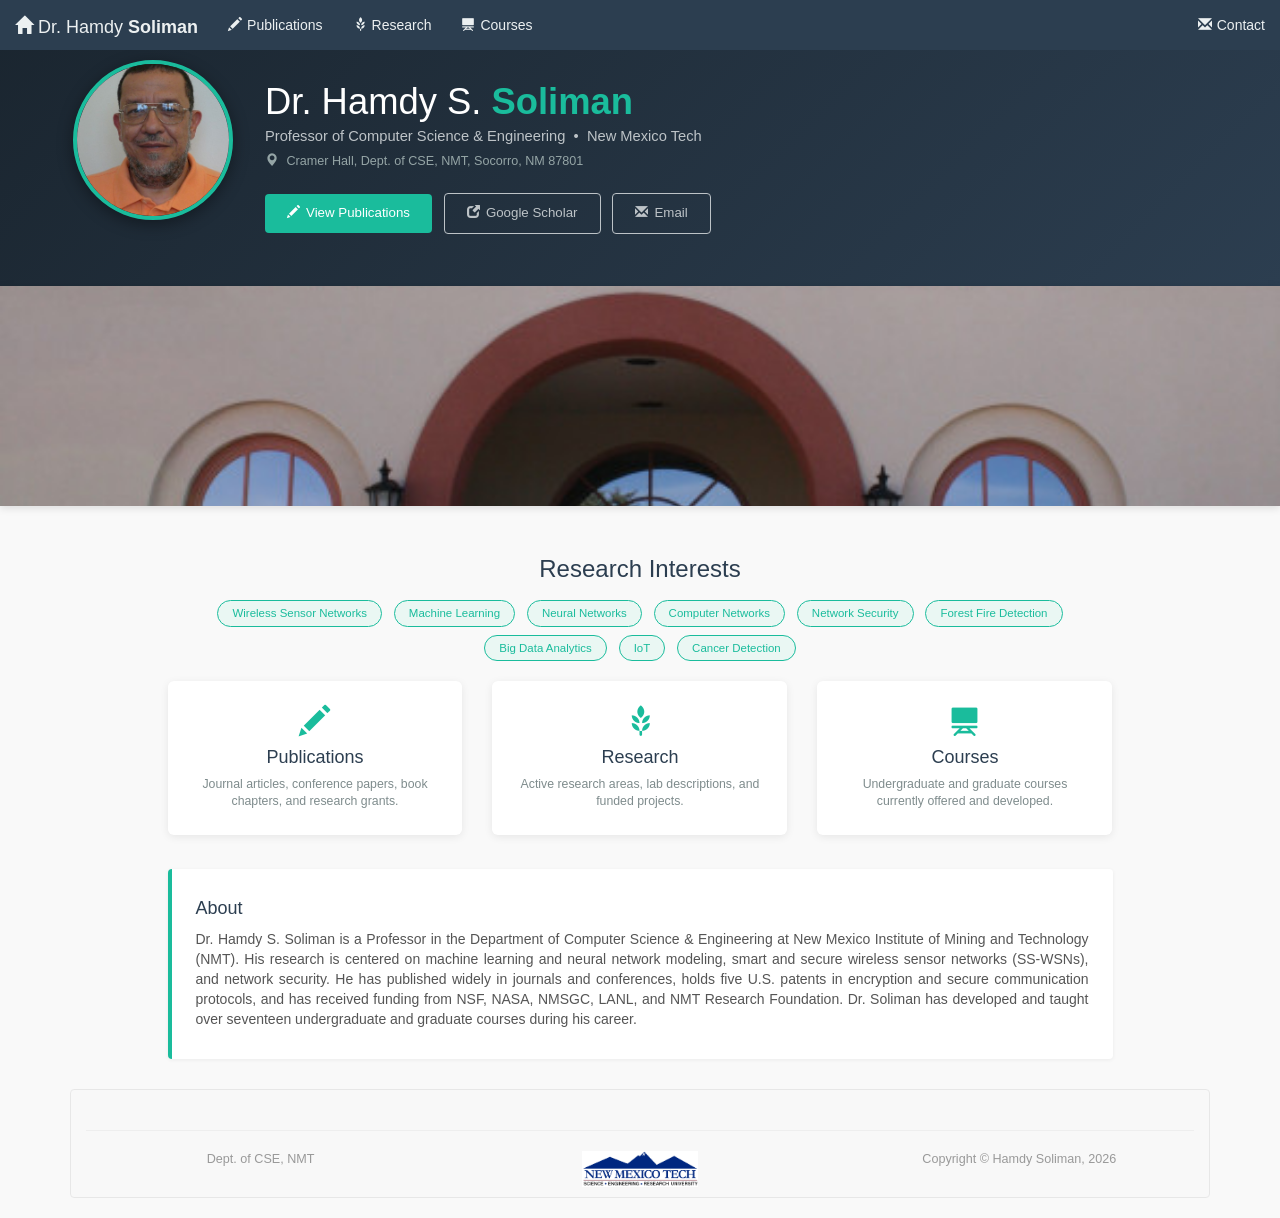
==== index.html @ 13ec099b "Add files via upload" ====
<!DOCTYPE html>
<html lang="en">
<head>
  <meta charset="utf-8">
  <meta name="viewport" content="width=device-width, initial-scale=1">
  <meta name="description" content="Dr. Hamdy Soliman — Professor of Computer Science, NMT">
  <title>Dr. Hamdy Soliman — NMT</title>
  <link rel="stylesheet" href="https://maxcdn.bootstrapcdn.com/bootstrap/3.3.7/css/bootstrap.min.css">
  <link rel="stylesheet" href="shared.css">
  <style>
    .hero {
      background: linear-gradient(135deg, #1a252f 0%, #2c3e50 100%);
      color: #fff;
      padding: 60px 0 50px;
      margin-bottom: 0;
    }
    .hero h1 { font-size: 2.6em; font-weight: 300; margin-bottom: 4px; }
    .hero h1 strong { font-weight: 700; color: #1abc9c; }
    .hero .lead { color: #bdc3c7; font-size: 1.05em; margin-bottom: 6px; }
    .btn-hero {
      margin-top: 16px;
      background: #1abc9c;
      color: #fff !important;
      border: none;
      padding: 10px 22px;
      border-radius: 4px;
      font-size: 0.95em;
      display: inline-block;
    }
    .btn-hero:hover { background: #16a085; }
    .btn-outline-hero {
      margin-top: 16px;
      margin-left: 8px;
      border: 1px solid #bdc3c7;
      color: #bdc3c7 !important;
      padding: 10px 22px;
      border-radius: 4px;
      font-size: 0.95em;
      display: inline-block;
      background: transparent;
    }
    .btn-outline-hero:hover { border-color:#1abc9c; color:#1abc9c !important; }
    .profile-img {
      border-radius: 50%;
      width: 160px; height: 160px;
      object-fit: cover;
      border: 4px solid #1abc9c;
      box-shadow: 0 4px 16px rgba(0,0,0,0.4);
    }
    .card-box {
      background: #fff;
      border-radius: 6px;
      box-shadow: 0 2px 8px rgba(0,0,0,.08);
      padding: 24px;
      margin-bottom: 24px;
      text-align: center;
      transition: transform .2s, box-shadow .2s;
      height: 100%;
    }
    .card-box:hover { transform: translateY(-4px); box-shadow: 0 6px 18px rgba(0,0,0,.12); }
    .card-box .glyphicon { font-size: 2.2em; color: #1abc9c; margin-bottom: 12px; display: block; }
    .card-box h4 { color: #2c3e50; margin-bottom: 8px; }
    .card-box p { color: #7f8c8d; font-size: 0.88em; margin-bottom: 0; }
    .card-box a { text-decoration: none; color: inherit; }
    .interest-badge {
      display: inline-block;
      background: #eaf7f3;
      color: #1abc9c;
      border: 1px solid #1abc9c;
      border-radius: 20px;
      padding: 4px 14px;
      margin: 4px;
      font-size: 0.82em;
    }
    .building-strip {
      width: 100%;
      height: 220px;
      object-fit: cover;
      object-position: center 60%;
      border-radius: 6px;
      box-shadow: 0 2px 8px rgba(0,0,0,.12);
    }
    .about-box {
      background: #fff;
      border-left: 4px solid #1abc9c;
      border-radius: 4px;
      padding: 20px 24px;
      box-shadow: 0 1px 4px rgba(0,0,0,.06);
    }
  </style>
</head>
<body style="padding-top:0">

<nav class="navbar navbar-custome navbar-default navbar-fixed-top" role="navigation">
  <div class="container-fluid">
    <div class="navbar-header">
      <button type="button" class="navbar-toggle collapsed" data-toggle="collapse" data-target="#nav-main">
        <span class="icon-bar"></span><span class="icon-bar"></span><span class="icon-bar"></span>
      </button>
      <a class="navbar-brand" href="index.html">
        <span class="glyphicon glyphicon-home glyphicon_extra_padding"></span>Dr. Hamdy <strong>Soliman</strong>
      </a>
    </div>
    <div class="collapse navbar-collapse" id="nav-main">
      <ul class="nav navbar-nav">
        <li><a href="publications.html"><span class="glyphicon glyphicon-pencil glyphicon_extra_padding"></span>Publications</a></li>
        <li><a href="research.html"><span class="glyphicon glyphicon-grain glyphicon_extra_padding"></span>Research</a></li>
        <li><a href="courses.html"><span class="glyphicon glyphicon-blackboard glyphicon_extra_padding"></span>Courses</a></li>
      </ul>
      <ul class="nav navbar-nav navbar-right">
        <li><a href="mailto:hamdy.soliman@nmt.edu"><span class="glyphicon glyphicon-envelope glyphicon_extra_padding"></span>Contact</a></li>
      </ul>
    </div>
  </div>
</nav>

<!-- Hero -->
<div class="hero">
  <div class="container">
    <div class="row" style="display:flex;align-items:center;">
      <div class="col-sm-2 text-center" style="margin-bottom:16px;">
        <img src="soliman-profile.jpg" alt="Dr. Hamdy Soliman" class="profile-img">
      </div>
      <div class="col-sm-10 fade-in one">
        <h1>Dr. Hamdy S. <strong>Soliman</strong></h1>
        <p class="lead">Professor of Computer Science &amp; Engineering &nbsp;&bull;&nbsp; New Mexico Tech</p>
        <p class="lead" style="font-size:0.9em; color:#95a5a6;">
          <span class="glyphicon glyphicon-map-marker" style="margin-right:5px;"></span>
          Cramer Hall, Dept. of CSE, NMT, Socorro, NM 87801
        </p>
        <a href="publications.html" class="btn-hero">
          <span class="glyphicon glyphicon-pencil" style="margin-right:6px;"></span>View Publications
        </a>
        <a href="https://scholar.google.com/citations?user=AJvh91MAAAAJ" target="_blank" class="btn-outline-hero">
          <span class="glyphicon glyphicon-new-window" style="margin-right:6px;"></span>Google Scholar
        </a>
        <a href="mailto:hamdy.soliman@nmt.edu" class="btn-outline-hero">
          <span class="glyphicon glyphicon-envelope" style="margin-right:6px;"></span>Email
        </a>
      </div>
    </div>
  </div>
</div>

<!-- Building banner -->
<div style="background:#1a252f; padding-bottom:0;">
  <img src="cramer-hall.jpg" alt="Cramer Hall — NMT CSE Department" class="building-strip" style="border-radius:0; display:block;">
</div>

<div class="container" style="margin-top:30px;">
  <div class="row">
    <div class="col-md-10 col-md-offset-1">

      <!-- Research interests -->
      <div class="row fade-in two" style="margin-bottom:16px;">
        <div class="col-md-12 text-center">
          <h3 style="color:#2c3e50; margin-bottom:14px;">Research Interests</h3>
          <span class="interest-badge">Wireless Sensor Networks</span>
          <span class="interest-badge">Machine Learning</span>
          <span class="interest-badge">Neural Networks</span>
          <span class="interest-badge">Computer Networks</span>
          <span class="interest-badge">Network Security</span>
          <span class="interest-badge">Forest Fire Detection</span>
          <span class="interest-badge">Big Data Analytics</span>
          <span class="interest-badge">IoT</span>
          <span class="interest-badge">Cancer Detection</span>
        </div>
      </div>

      <!-- Quick-nav cards -->
      <div class="row fade-in three">
        <div class="col-sm-4">
          <a href="publications.html">
            <div class="card-box">
              <span class="glyphicon glyphicon-pencil"></span>
              <h4>Publications</h4>
              <p>Journal articles, conference papers, book chapters, and research grants.</p>
            </div>
          </a>
        </div>
        <div class="col-sm-4">
          <a href="research.html">
            <div class="card-box">
              <span class="glyphicon glyphicon-grain"></span>
              <h4>Research</h4>
              <p>Active research areas, lab descriptions, and funded projects.</p>
            </div>
          </a>
        </div>
        <div class="col-sm-4">
          <a href="courses.html">
            <div class="card-box">
              <span class="glyphicon glyphicon-blackboard"></span>
              <h4>Courses</h4>
              <p>Undergraduate and graduate courses currently offered and developed.</p>
            </div>
          </a>
        </div>
      </div>

      <!-- About -->
      <div class="row fade-in four" style="margin-top:10px;">
        <div class="col-md-12">
          <div class="about-box">
            <h4 style="color:#2c3e50;">About</h4>
            <p style="text-align:justify;color:#555;">
              Dr. Hamdy S. Soliman is a Professor in the Department of Computer Science &amp; Engineering at New Mexico Institute of Mining and Technology (NMT). His research is centered on machine learning and neural network modeling, smart and secure wireless sensor networks (SS-WSNs), and network security. He has published widely in journals and conferences, holds five U.S. patents in encryption and secure communication protocols, and has received funding from NSF, NASA, NMSGC, LANL, and NMT Research Foundation. Dr. Soliman has developed and taught over seventeen undergraduate and graduate courses during his career.
            </p>
          </div>
        </div>
      </div>

    </div>
  </div>

  <footer class="navbar navbar-default" style="margin-top:30px;">
    <div class="container-fluid">
      <hr>
      <div class="row">
        <div class="col-sm-4 footer_content">
          <a target="_blank" href="https://www.cs.nmt.edu/">Dept. of CSE, NMT</a>
        </div>
        <div class="col-sm-4 footer_content">
          <a target="_blank" href="http://www.nmt.edu/">
            <img src="nmt_logo.jpg" alt="New Mexico Tech" style="height:36px;">
          </a>
        </div>
        <div class="col-sm-4 footer_content">Copyright &copy; Hamdy Soliman, 2026</div>
      </div>
    </div>
  </footer>
</div>

<a id="back-to-top" href="#" class="btn back-to-top" role="button">
  <span class="glyphicon glyphicon-chevron-up"></span>
</a>

<script src="https://ajax.googleapis.com/ajax/libs/jquery/1.12.4/jquery.min.js"></script>
<script src="https://maxcdn.bootstrapcdn.com/bootstrap/3.3.7/js/bootstrap.min.js"></script>
<script>
$(window).scroll(function(){ $('#back-to-top').toggle($(this).scrollTop() > 200); });
$('#back-to-top').click(function(){ $('html,body').animate({scrollTop:0},400); return false; });
</script>
</body>
</html>
---- shared.css ----
/* ===== Custom styles for Dr. Hamdy Soliman's site ===== */

body {
  padding-top: 70px;
  background-color: #f9f9f9;
  font-family: 'Helvetica Neue', Arial, sans-serif;
}

/* Navbar */
.navbar-custome {
  background-color: #2c3e50;
  border: none;
}
.navbar-custome .navbar-brand,
.navbar-custome .nav > li > a {
  color: #ecf0f1 !important;
}
.navbar-custome .nav > li > a:hover {
  color: #1abc9c !important;
  background: transparent;
}
.navbar-custome .navbar-brand:hover { color: #1abc9c !important; }

/* Glyphicon padding */
.glyphicon_extra_padding { margin-right: 5px; }

/* Transparent well */
.well_with_transparent_bg {
  background: transparent;
  border: none;
  box-shadow: none;
  padding: 8px 0;
}

/* Fade-in animation */
.fade-in { animation: fadeIn 0.6s ease-in both; }
.one  { animation-delay: 0.1s; }
.two  { animation-delay: 0.25s; }
.three{ animation-delay: 0.4s; }
.four { animation-delay: 0.55s; }
.five { animation-delay: 0.7s; }
@keyframes fadeIn { from { opacity:0; transform:translateY(10px);} to {opacity:1;transform:translateY(0);} }

/* Page header */
.page-header { border-bottom: 2px solid #1abc9c; }

/* Back-to-top button */
.back-to-top {
  position: fixed;
  bottom: 25px;
  right: 25px;
  display: none;
  z-index: 9999;
  border-radius: 50%;
  width: 40px; height: 40px;
  line-height: 1;
  padding: 9px;
  background: #2c3e50;
  color: #fff;
  border: none;
}
.back-to-top:hover { background: #1abc9c; color: #fff; }

/* Publication table rows */
.pub-row td { padding: 10px 5px; vertical-align: top; border-top: 1px solid #eee; }
.pub-num { color: #999; font-size: 0.85em; min-width: 30px; }
.pub-title a { font-weight: 600; color: #2c3e50; }
.pub-title a:hover { color: #1abc9c; text-decoration: none; }
.pub-meta { font-size: 0.85em; color: #666; margin-top: 3px; }
.pub-authors { font-style: italic; }
.pub-year { color: #888; }

/* Badges */
.badge_spring, .badge_fall, .badge_underGrad, .badge_grad {
  display: inline-block;
  padding: 2px 7px;
  border-radius: 10px;
  font-size: 0.75em;
  margin-left: 4px;
  font-weight: 600;
}
.badge_spring { background:#27ae60; color:#fff; }
.badge_fall   { background:#e67e22; color:#fff; }
.badge_underGrad { background:#2980b9; color:#fff; }
.badge_grad      { background:#8e44ad; color:#fff; }

/* Course table */
.custom_list-group-item { margin-bottom: 6px; }

/* Lab name */
.lab_name_container {
  font-weight: 700;
  font-size: 1.05em;
  margin: 8px 0 5px;
}

/* Footer */
footer { padding: 20px 0 10px; }
.footer_content { text-align: center; color: #999; font-size: 0.9em; }
.footer_content a { color: #999; }
.footer_content a:hover { color: #1abc9c; }

/* Grant card */
.grant-card {
  background: #fff;
  border-left: 4px solid #1abc9c;
  border-radius: 4px;
  padding: 14px 18px;
  margin-bottom: 14px;
  box-shadow: 0 1px 3px rgba(0,0,0,.06);
}
.grant-title { font-weight: 700; color: #2c3e50; margin-bottom: 4px; }
.grant-agency { color: #555; font-size: 0.9em; }
.grant-meta { font-size: 0.82em; color: #888; margin-top: 4px; }

/* Section divider header */
.section-header {
  background: linear-gradient(90deg, #2c3e50, #34495e);
  color: #fff !important;
  border-radius: 4px;
  padding: 10px 16px;
  margin: 20px 0 12px;
}
.section-header .glyphicon { margin-right: 8px; }
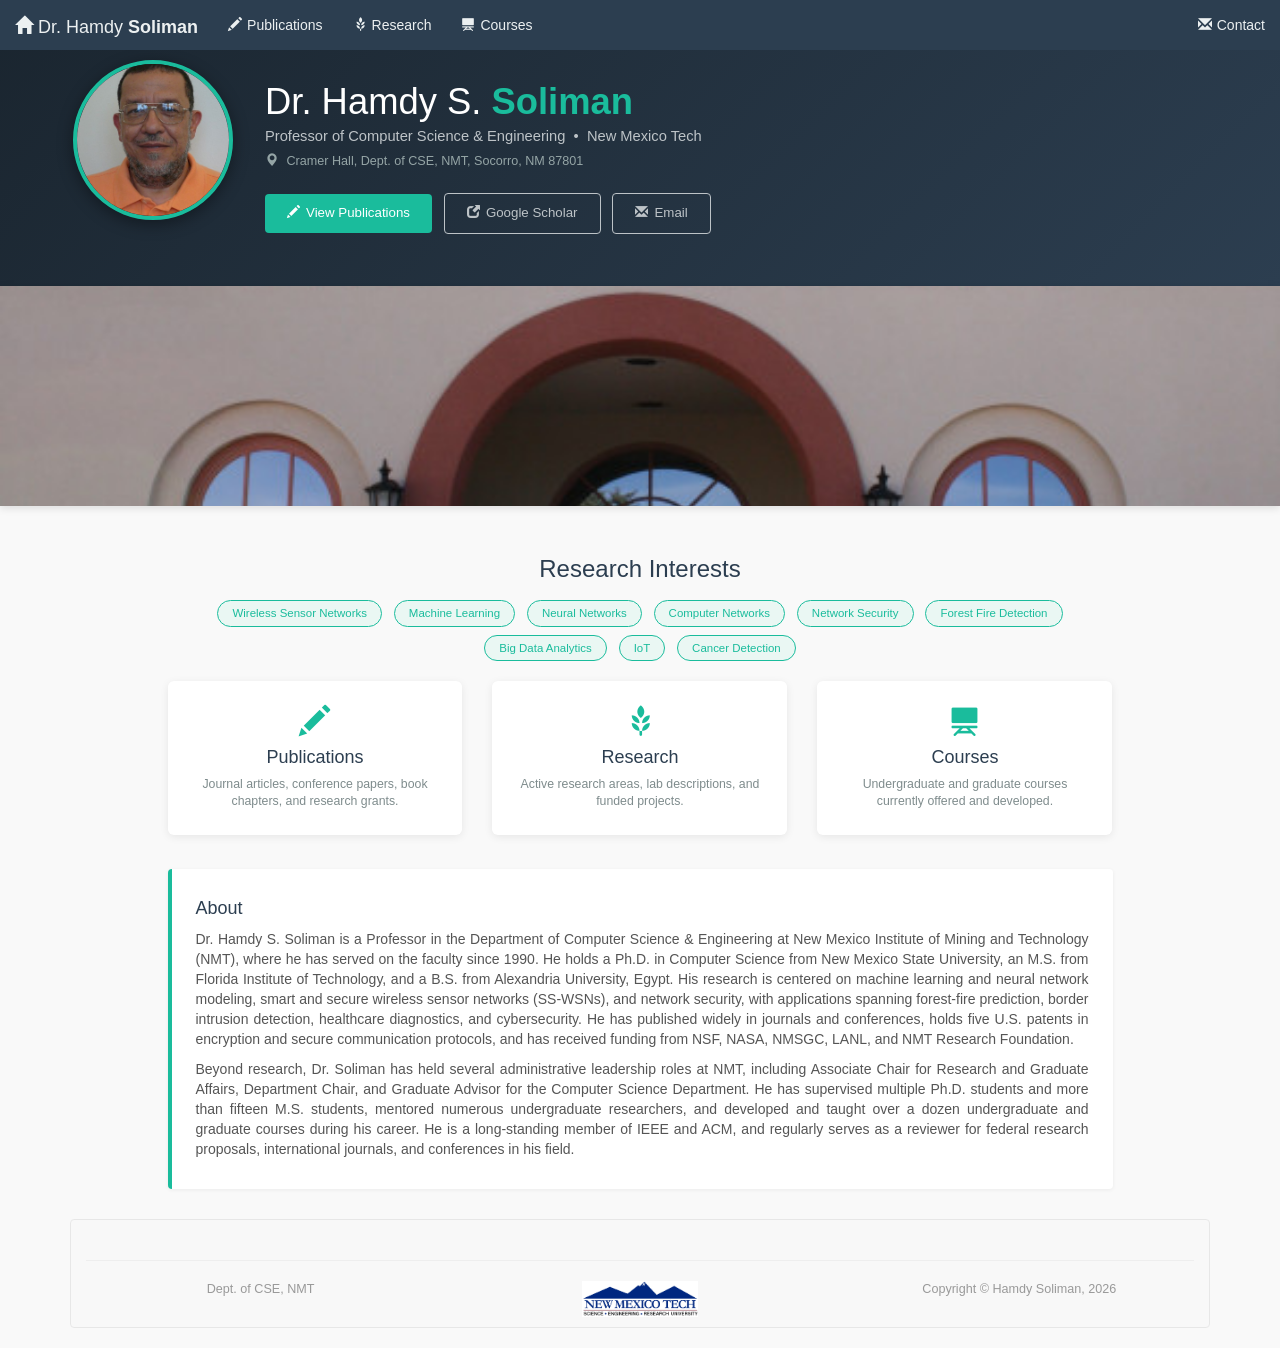
==== commit a5441f4f: "Update index.html" ====
--- a/index.html
+++ b/index.html
@@ -131,7 +131,7 @@
         <a href="publications.html" class="btn-hero">
           <span class="glyphicon glyphicon-pencil" style="margin-right:6px;"></span>View Publications
         </a>
-        <a href="https://scholar.google.com/citations?user=AJvh91MAAAAJ" target="_blank" class="btn-outline-hero">
+        <a href="https://scholar.google.com/citations?user=3aSBCKQAAAAJ&hl=en" target="_blank" class="btn-outline-hero">
           <span class="glyphicon glyphicon-new-window" style="margin-right:6px;"></span>Google Scholar
         </a>
         <a href="mailto:hamdy.soliman@nmt.edu" class="btn-outline-hero">
@@ -204,7 +204,10 @@
           <div class="about-box">
             <h4 style="color:#2c3e50;">About</h4>
             <p style="text-align:justify;color:#555;">
-              Dr. Hamdy S. Soliman is a Professor in the Department of Computer Science &amp; Engineering at New Mexico Institute of Mining and Technology (NMT). His research is centered on machine learning and neural network modeling, smart and secure wireless sensor networks (SS-WSNs), and network security. He has published widely in journals and conferences, holds five U.S. patents in encryption and secure communication protocols, and has received funding from NSF, NASA, NMSGC, LANL, and NMT Research Foundation. Dr. Soliman has developed and taught over seventeen undergraduate and graduate courses during his career.
+              Dr. Hamdy S. Soliman is a Professor in the Department of Computer Science &amp; Engineering at New Mexico Institute of Mining and Technology (NMT), where he has served on the faculty since 1990. He holds a Ph.D. in Computer Science from New Mexico State University, an M.S. from Florida Institute of Technology, and a B.S. from Alexandria University, Egypt. His research is centered on machine learning and neural network modeling, smart and secure wireless sensor networks (SS-WSNs), and network security, with applications spanning forest-fire prediction, border intrusion detection, healthcare diagnostics, and cybersecurity. He has published widely in journals and conferences, holds five U.S. patents in encryption and secure communication protocols, and has received funding from NSF, NASA, NMSGC, LANL, and NMT Research Foundation.
+            </p>
+            <p style="text-align:justify;color:#555;">
+              Beyond research, Dr. Soliman has held several administrative leadership roles at NMT, including Associate Chair for Research and Graduate Affairs, Department Chair, and Graduate Advisor for the Computer Science Department. He has supervised multiple Ph.D. students and more than fifteen M.S. students, mentored numerous undergraduate researchers, and developed and taught over a dozen undergraduate and graduate courses during his career. He is a long-standing member of IEEE and ACM, and regularly serves as a reviewer for federal research proposals, international journals, and conferences in his field.
             </p>
           </div>
         </div>
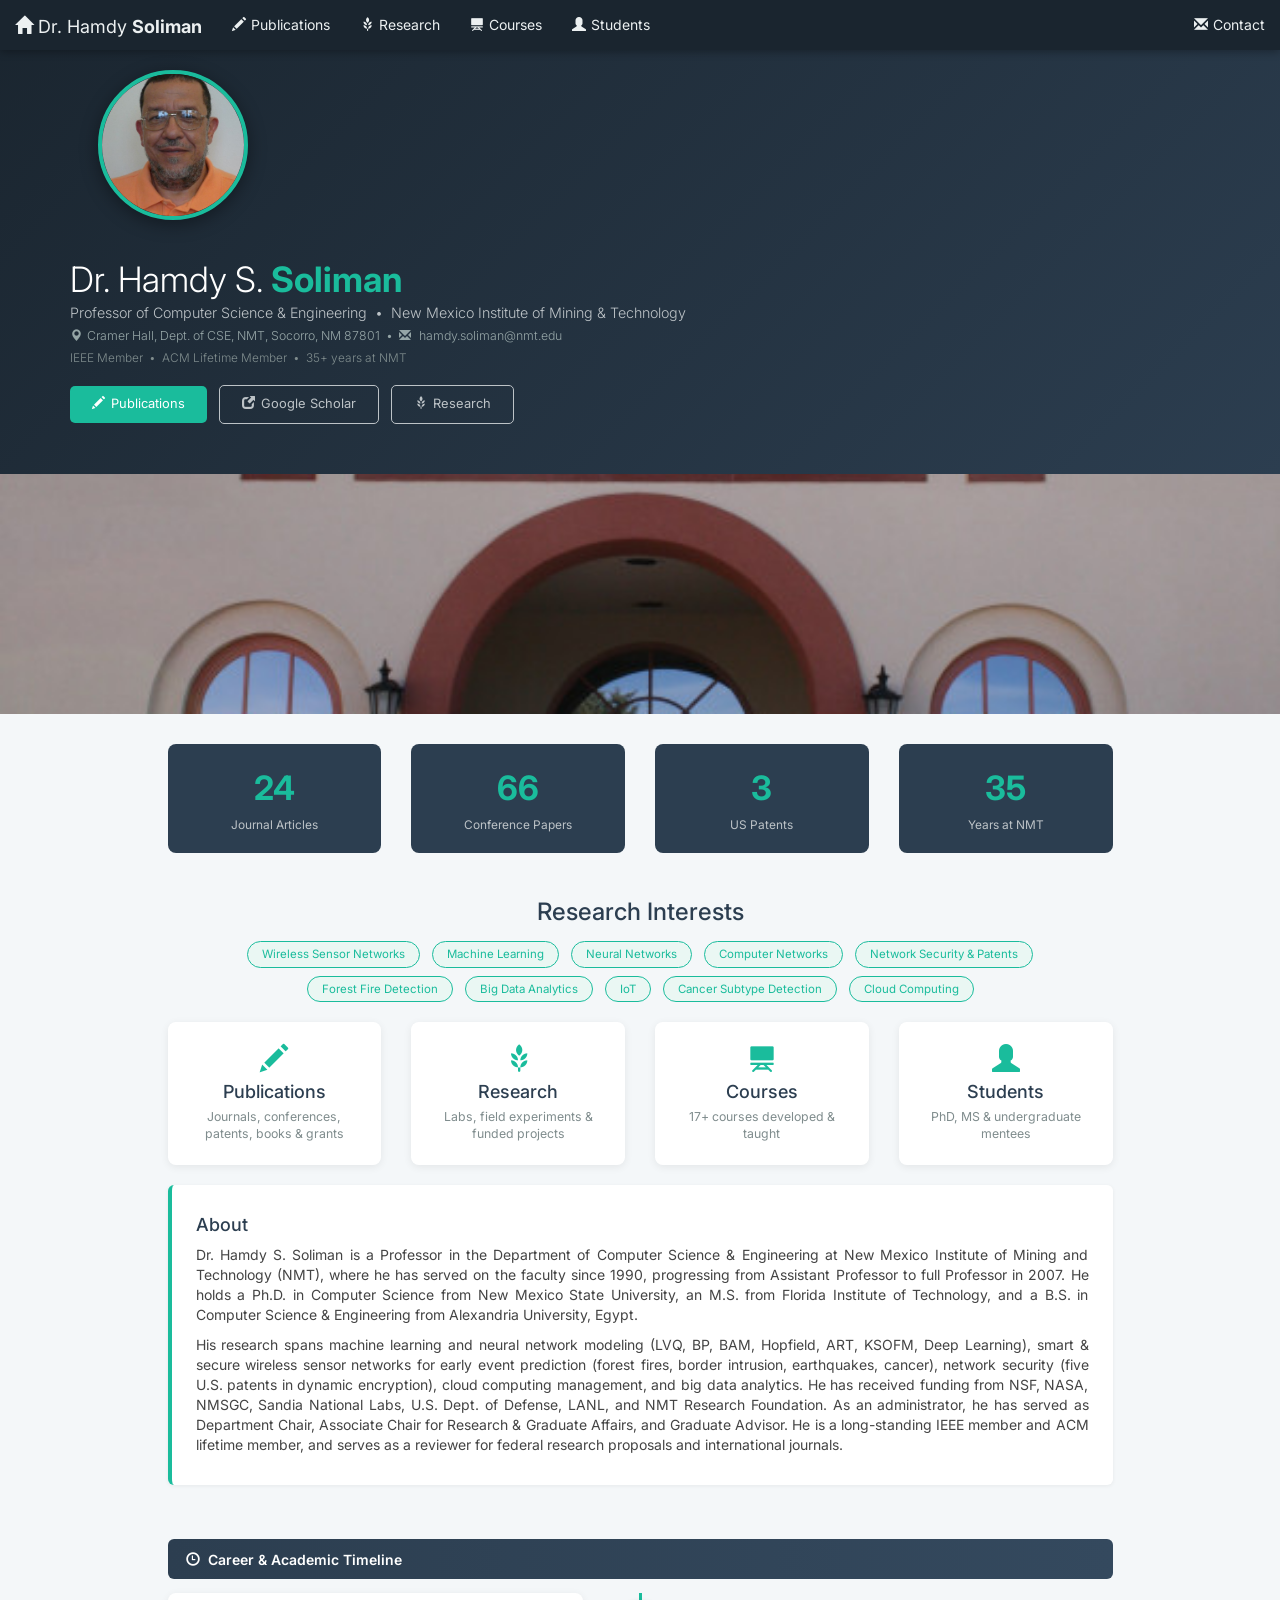
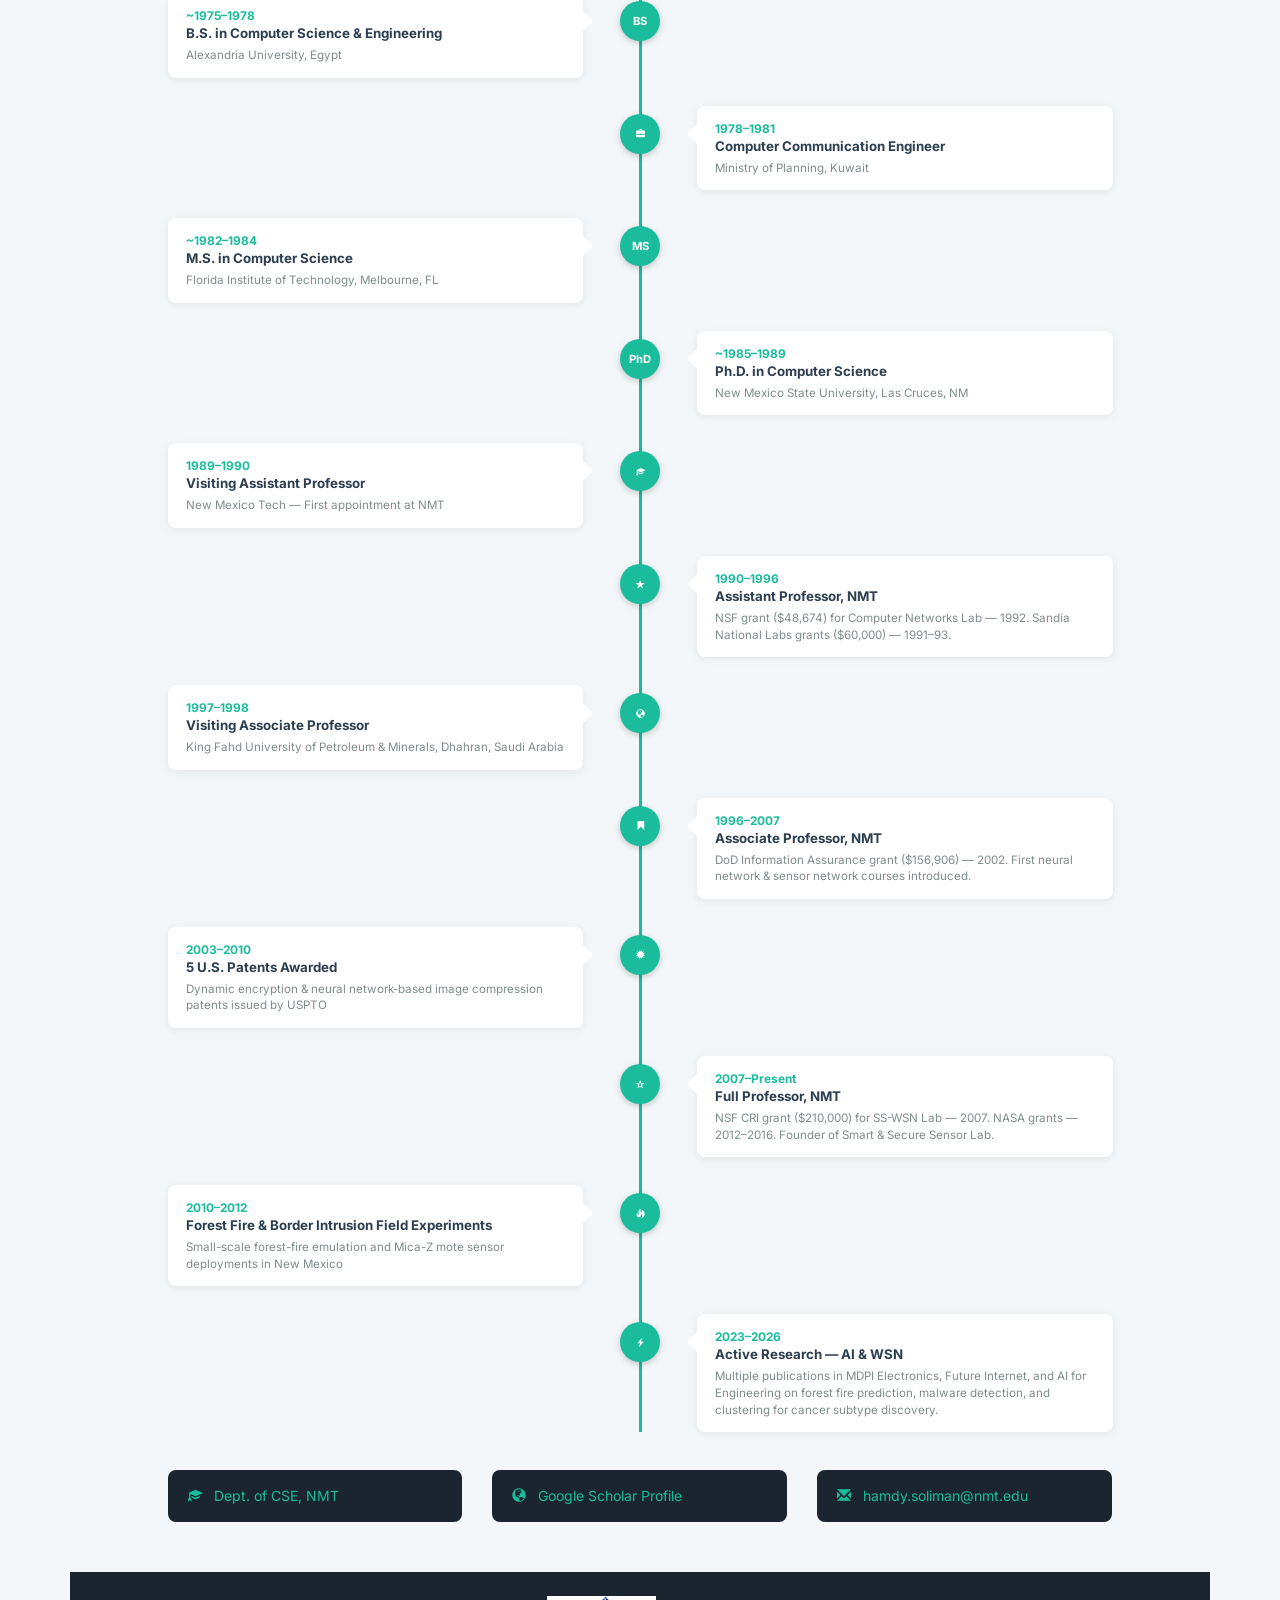
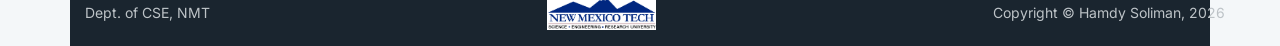
==== commit f040ff12: "Add files via upload" ====
--- a/index.html
+++ b/index.html
@@ -3,93 +3,29 @@
 <head>
   <meta charset="utf-8">
   <meta name="viewport" content="width=device-width, initial-scale=1">
-  <meta name="description" content="Dr. Hamdy Soliman — Professor of Computer Science, NMT">
-  <title>Dr. Hamdy Soliman — NMT</title>
+  <meta name="description" content="Dr. Hamdy S. Soliman — Professor of Computer Science & Engineering, New Mexico Tech">
+  <title>Dr. Hamdy S. Soliman — NMT</title>
   <link rel="stylesheet" href="https://maxcdn.bootstrapcdn.com/bootstrap/3.3.7/css/bootstrap.min.css">
   <link rel="stylesheet" href="shared.css">
   <style>
-    .hero {
-      background: linear-gradient(135deg, #1a252f 0%, #2c3e50 100%);
-      color: #fff;
-      padding: 60px 0 50px;
-      margin-bottom: 0;
-    }
-    .hero h1 { font-size: 2.6em; font-weight: 300; margin-bottom: 4px; }
-    .hero h1 strong { font-weight: 700; color: #1abc9c; }
-    .hero .lead { color: #bdc3c7; font-size: 1.05em; margin-bottom: 6px; }
-    .btn-hero {
-      margin-top: 16px;
-      background: #1abc9c;
-      color: #fff !important;
-      border: none;
-      padding: 10px 22px;
-      border-radius: 4px;
-      font-size: 0.95em;
-      display: inline-block;
-    }
-    .btn-hero:hover { background: #16a085; }
-    .btn-outline-hero {
-      margin-top: 16px;
-      margin-left: 8px;
-      border: 1px solid #bdc3c7;
-      color: #bdc3c7 !important;
-      padding: 10px 22px;
-      border-radius: 4px;
-      font-size: 0.95em;
-      display: inline-block;
-      background: transparent;
-    }
-    .btn-outline-hero:hover { border-color:#1abc9c; color:#1abc9c !important; }
-    .profile-img {
-      border-radius: 50%;
-      width: 160px; height: 160px;
-      object-fit: cover;
-      border: 4px solid #1abc9c;
-      box-shadow: 0 4px 16px rgba(0,0,0,0.4);
-    }
-    .card-box {
-      background: #fff;
-      border-radius: 6px;
-      box-shadow: 0 2px 8px rgba(0,0,0,.08);
-      padding: 24px;
-      margin-bottom: 24px;
-      text-align: center;
-      transition: transform .2s, box-shadow .2s;
-      height: 100%;
-    }
-    .card-box:hover { transform: translateY(-4px); box-shadow: 0 6px 18px rgba(0,0,0,.12); }
-    .card-box .glyphicon { font-size: 2.2em; color: #1abc9c; margin-bottom: 12px; display: block; }
-    .card-box h4 { color: #2c3e50; margin-bottom: 8px; }
-    .card-box p { color: #7f8c8d; font-size: 0.88em; margin-bottom: 0; }
-    .card-box a { text-decoration: none; color: inherit; }
-    .interest-badge {
-      display: inline-block;
-      background: #eaf7f3;
-      color: #1abc9c;
-      border: 1px solid #1abc9c;
-      border-radius: 20px;
-      padding: 4px 14px;
-      margin: 4px;
-      font-size: 0.82em;
-    }
-    .building-strip {
-      width: 100%;
-      height: 220px;
-      object-fit: cover;
-      object-position: center 60%;
-      border-radius: 6px;
-      box-shadow: 0 2px 8px rgba(0,0,0,.12);
-    }
-    .about-box {
-      background: #fff;
-      border-left: 4px solid #1abc9c;
-      border-radius: 4px;
-      padding: 20px 24px;
-      box-shadow: 0 1px 4px rgba(0,0,0,.06);
-    }
+    body { padding-top: 0; }
+    .hero { background: linear-gradient(135deg, #1a252f 0%, #2c3e50 100%); color:#fff; padding:70px 0 50px; }
+    .hero h1 { font-size:2.5em; font-weight:300; margin-bottom:4px; }
+    .hero h1 strong { font-weight:700; color:var(--teal); }
+    .hero .lead { color:#bdc3c7; font-size:1.02em; margin-bottom:5px; }
+    .profile-img { border-radius:50%; width:150px; height:150px; object-fit:cover; border:4px solid var(--teal); box-shadow:0 4px 18px rgba(0,0,0,.4); }
+    .btn-hero { display:inline-block; margin-top:14px; background:var(--teal); color:#fff!important; border:none; padding:9px 22px; border-radius:5px; font-size:.92em; text-decoration:none; }
+    .btn-hero:hover { background:var(--teal-dark); }
+    .btn-outline { display:inline-block; margin-top:14px; margin-left:8px; border:1px solid #bdc3c7; color:#bdc3c7!important; padding:9px 22px; border-radius:5px; font-size:.92em; text-decoration:none; }
+    .btn-outline:hover { border-color:var(--teal); color:var(--teal)!important; }
+    .building-banner { width:100%; max-height:240px; object-fit:cover; object-position:center 60%; display:block; }
+    .about-box { background:#fff; border-left:4px solid var(--teal); border-radius:6px; padding:20px 24px; box-shadow:0 1px 4px rgba(0,0,0,.06); }
+    .affiliation-box { background:var(--navy-dark); color:#ecf0f1; border-radius:8px; padding:16px 20px; margin-bottom:10px; }
+    .affiliation-box .glyphicon { color:var(--teal); margin-right:8px; }
+    .affiliation-box a { color:var(--teal); }
   </style>
 </head>
-<body style="padding-top:0">
+<body>
 
 <nav class="navbar navbar-custome navbar-default navbar-fixed-top" role="navigation">
   <div class="container-fluid">
@@ -106,6 +42,7 @@
         <li><a href="publications.html"><span class="glyphicon glyphicon-pencil glyphicon_extra_padding"></span>Publications</a></li>
         <li><a href="research.html"><span class="glyphicon glyphicon-grain glyphicon_extra_padding"></span>Research</a></li>
         <li><a href="courses.html"><span class="glyphicon glyphicon-blackboard glyphicon_extra_padding"></span>Courses</a></li>
+        <li><a href="students.html"><span class="glyphicon glyphicon-user glyphicon_extra_padding"></span>Students</a></li>
       </ul>
       <ul class="nav navbar-nav navbar-right">
         <li><a href="mailto:hamdy.soliman@nmt.edu"><span class="glyphicon glyphicon-envelope glyphicon_extra_padding"></span>Contact</a></li>
@@ -117,132 +54,250 @@
 <!-- Hero -->
 <div class="hero">
   <div class="container">
-    <div class="row" style="display:flex;align-items:center;">
-      <div class="col-sm-2 text-center" style="margin-bottom:16px;">
+    <div class="row" style="display:flex;align-items:center;flex-wrap:wrap;gap:20px;">
+      <div class="col-sm-2 text-center">
         <img src="soliman-profile.jpg" alt="Dr. Hamdy Soliman" class="profile-img">
       </div>
       <div class="col-sm-10 fade-in one">
         <h1>Dr. Hamdy S. <strong>Soliman</strong></h1>
-        <p class="lead">Professor of Computer Science &amp; Engineering &nbsp;&bull;&nbsp; New Mexico Tech</p>
-        <p class="lead" style="font-size:0.9em; color:#95a5a6;">
-          <span class="glyphicon glyphicon-map-marker" style="margin-right:5px;"></span>
-          Cramer Hall, Dept. of CSE, NMT, Socorro, NM 87801
+        <p class="lead">Professor of Computer Science &amp; Engineering &nbsp;&bull;&nbsp; New Mexico Institute of Mining &amp; Technology</p>
+        <p class="lead" style="font-size:.88em;color:#95a5a6;">
+          <span class="glyphicon glyphicon-map-marker" style="margin-right:5px;"></span>Cramer Hall, Dept. of CSE, NMT, Socorro, NM 87801
+          &nbsp;&bull;&nbsp;
+          <span class="glyphicon glyphicon-envelope" style="margin-right:5px;"></span>
+          <a href="mailto:hamdy.soliman@nmt.edu" style="color:#95a5a6;">hamdy.soliman@nmt.edu</a>
         </p>
-        <a href="publications.html" class="btn-hero">
-          <span class="glyphicon glyphicon-pencil" style="margin-right:6px;"></span>View Publications
-        </a>
-        <a href="https://scholar.google.com/citations?user=3aSBCKQAAAAJ&hl=en" target="_blank" class="btn-outline-hero">
-          <span class="glyphicon glyphicon-new-window" style="margin-right:6px;"></span>Google Scholar
-        </a>
-        <a href="mailto:hamdy.soliman@nmt.edu" class="btn-outline-hero">
-          <span class="glyphicon glyphicon-envelope" style="margin-right:6px;"></span>Email
-        </a>
+        <p class="lead" style="font-size:.85em;color:#7f8c8d;">IEEE Member &nbsp;&bull;&nbsp; ACM Lifetime Member &nbsp;&bull;&nbsp; 35+ years at NMT</p>
+        <a href="publications.html" class="btn-hero"><span class="glyphicon glyphicon-pencil" style="margin-right:6px;"></span>Publications</a>
+        <a href="https://scholar.google.com/citations?user=3aSBCKQAAAAJ&hl=en" target="_blank" class="btn-outline"><span class="glyphicon glyphicon-new-window" style="margin-right:6px;"></span>Google Scholar</a>
+        <a href="research.html" class="btn-outline"><span class="glyphicon glyphicon-grain" style="margin-right:6px;"></span>Research</a>
       </div>
     </div>
   </div>
 </div>
 
 <!-- Building banner -->
-<div style="background:#1a252f; padding-bottom:0;">
-  <img src="cramer-hall.jpg" alt="Cramer Hall — NMT CSE Department" class="building-strip" style="border-radius:0; display:block;">
-</div>
+<img src="cramer-hall.jpg" alt="Cramer Hall — NMT CSE Department" class="building-banner">
 
 <div class="container" style="margin-top:30px;">
   <div class="row">
     <div class="col-md-10 col-md-offset-1">
 
+      <!-- Stats row -->
+      <div class="row fade-in two text-center" style="margin-bottom:10px;">
+        <div class="col-xs-6 col-sm-3"><div class="stat-box"><span class="stat-num">24</span><div class="stat-label">Journal Articles</div></div></div>
+        <div class="col-xs-6 col-sm-3"><div class="stat-box"><span class="stat-num">66</span><div class="stat-label">Conference Papers</div></div></div>
+        <div class="col-xs-6 col-sm-3"><div class="stat-box"><span class="stat-num">5</span><div class="stat-label">US Patents</div></div></div>
+        <div class="col-xs-6 col-sm-3"><div class="stat-box"><span class="stat-num">35+</span><div class="stat-label">Years at NMT</div></div></div>
+      </div>
+
       <!-- Research interests -->
-      <div class="row fade-in two" style="margin-bottom:16px;">
-        <div class="col-md-12 text-center">
-          <h3 style="color:#2c3e50; margin-bottom:14px;">Research Interests</h3>
+      <div class="row fade-in three" style="margin-bottom:16px;text-align:center;">
+        <div class="col-md-12">
+          <h3 style="color:var(--navy);margin-bottom:12px;">Research Interests</h3>
           <span class="interest-badge">Wireless Sensor Networks</span>
           <span class="interest-badge">Machine Learning</span>
           <span class="interest-badge">Neural Networks</span>
           <span class="interest-badge">Computer Networks</span>
-          <span class="interest-badge">Network Security</span>
+          <span class="interest-badge">Network Security &amp; Patents</span>
           <span class="interest-badge">Forest Fire Detection</span>
           <span class="interest-badge">Big Data Analytics</span>
           <span class="interest-badge">IoT</span>
-          <span class="interest-badge">Cancer Detection</span>
-        </div>
-      </div>
-
-      <!-- Quick-nav cards -->
+          <span class="interest-badge">Cancer Subtype Detection</span>
+          <span class="interest-badge">Cloud Computing</span>
+        </div>
+      </div>
+
+      <!-- Quick nav cards -->
       <div class="row fade-in three">
-        <div class="col-sm-4">
-          <a href="publications.html">
-            <div class="card-box">
-              <span class="glyphicon glyphicon-pencil"></span>
-              <h4>Publications</h4>
-              <p>Journal articles, conference papers, book chapters, and research grants.</p>
-            </div>
-          </a>
-        </div>
-        <div class="col-sm-4">
-          <a href="research.html">
-            <div class="card-box">
-              <span class="glyphicon glyphicon-grain"></span>
-              <h4>Research</h4>
-              <p>Active research areas, lab descriptions, and funded projects.</p>
-            </div>
-          </a>
-        </div>
-        <div class="col-sm-4">
-          <a href="courses.html">
-            <div class="card-box">
-              <span class="glyphicon glyphicon-blackboard"></span>
-              <h4>Courses</h4>
-              <p>Undergraduate and graduate courses currently offered and developed.</p>
-            </div>
-          </a>
-        </div>
+        <div class="col-sm-3"><a href="publications.html" style="text-decoration:none"><div class="card text-center"><span class="glyphicon glyphicon-pencil card-icon"></span><h4>Publications</h4><p>Journals, conferences, patents, books &amp; grants</p></div></a></div>
+        <div class="col-sm-3"><a href="research.html" style="text-decoration:none"><div class="card text-center"><span class="glyphicon glyphicon-grain card-icon"></span><h4>Research</h4><p>Labs, field experiments &amp; funded projects</p></div></a></div>
+        <div class="col-sm-3"><a href="courses.html" style="text-decoration:none"><div class="card text-center"><span class="glyphicon glyphicon-blackboard card-icon"></span><h4>Courses</h4><p>17+ courses developed &amp; taught</p></div></a></div>
+        <div class="col-sm-3"><a href="students.html" style="text-decoration:none"><div class="card text-center"><span class="glyphicon glyphicon-user card-icon"></span><h4>Students</h4><p>PhD, MS &amp; undergraduate mentees</p></div></a></div>
       </div>
 
       <!-- About -->
-      <div class="row fade-in four" style="margin-top:10px;">
+      <div class="row fade-in four">
         <div class="col-md-12">
           <div class="about-box">
-            <h4 style="color:#2c3e50;">About</h4>
-            <p style="text-align:justify;color:#555;">
-              Dr. Hamdy S. Soliman is a Professor in the Department of Computer Science &amp; Engineering at New Mexico Institute of Mining and Technology (NMT), where he has served on the faculty since 1990. He holds a Ph.D. in Computer Science from New Mexico State University, an M.S. from Florida Institute of Technology, and a B.S. from Alexandria University, Egypt. His research is centered on machine learning and neural network modeling, smart and secure wireless sensor networks (SS-WSNs), and network security, with applications spanning forest-fire prediction, border intrusion detection, healthcare diagnostics, and cybersecurity. He has published widely in journals and conferences, holds five U.S. patents in encryption and secure communication protocols, and has received funding from NSF, NASA, NMSGC, LANL, and NMT Research Foundation.
-            </p>
-            <p style="text-align:justify;color:#555;">
-              Beyond research, Dr. Soliman has held several administrative leadership roles at NMT, including Associate Chair for Research and Graduate Affairs, Department Chair, and Graduate Advisor for the Computer Science Department. He has supervised multiple Ph.D. students and more than fifteen M.S. students, mentored numerous undergraduate researchers, and developed and taught over a dozen undergraduate and graduate courses during his career. He is a long-standing member of IEEE and ACM, and regularly serves as a reviewer for federal research proposals, international journals, and conferences in his field.
-            </p>
+            <h4 style="color:var(--navy);">About</h4>
+            <p style="text-align:justify;">Dr. Hamdy S. Soliman is a Professor in the Department of Computer Science &amp; Engineering at New Mexico Institute of Mining and Technology (NMT), where he has served on the faculty since 1990, progressing from Assistant Professor to full Professor in 2007. He holds a Ph.D. in Computer Science from New Mexico State University, an M.S. from Florida Institute of Technology, and a B.S. in Computer Science &amp; Engineering from Alexandria University, Egypt.</p>
+            <p style="text-align:justify;margin-top:10px;">His research spans machine learning and neural network modeling (LVQ, BP, BAM, Hopfield, ART, KSOFM, Deep Learning), smart &amp; secure wireless sensor networks for early event prediction (forest fires, border intrusion, earthquakes, cancer), network security (five U.S. patents in dynamic encryption), cloud computing management, and big data analytics. He has received funding from NSF, NASA, NMSGC, Sandia National Labs, U.S. Dept. of Defense, LANL, and NMT Research Foundation. As an administrator, he has served as Department Chair, Associate Chair for Research &amp; Graduate Affairs, and Graduate Advisor. He is a long-standing IEEE member and ACM lifetime member, and serves as a reviewer for federal research proposals and international journals.</p>
           </div>
         </div>
       </div>
 
+      <!-- Career Timeline -->
+      <div class="row fade-in four" style="margin-top:30px;">
+        <div class="col-md-12">
+          <h3 class="section-header"><span class="glyphicon glyphicon-time"></span>Career &amp; Academic Timeline</h3>
+        </div>
+      </div>
+
+      <div class="row fade-in four">
+        <div class="col-md-12">
+          <ul class="timeline">
+            <li class="timeline-item">
+              <div class="timeline-badge">BS</div>
+              <div class="timeline-panel">
+                <div class="timeline-year">~1975–1978</div>
+                <div class="timeline-title">B.S. in Computer Science &amp; Engineering</div>
+                <div class="timeline-body">Alexandria University, Egypt</div>
+              </div>
+            </li>
+            <li class="timeline-item">
+              <div class="timeline-badge"><span class="glyphicon glyphicon-briefcase" style="font-size:.8em;"></span></div>
+              <div class="timeline-panel">
+                <div class="timeline-year">1978–1981</div>
+                <div class="timeline-title">Computer Communication Engineer</div>
+                <div class="timeline-body">Ministry of Planning, Kuwait</div>
+              </div>
+            </li>
+            <li class="timeline-item">
+              <div class="timeline-badge">MS</div>
+              <div class="timeline-panel">
+                <div class="timeline-year">~1982–1984</div>
+                <div class="timeline-title">M.S. in Computer Science</div>
+                <div class="timeline-body">Florida Institute of Technology, Melbourne, FL</div>
+              </div>
+            </li>
+            <li class="timeline-item">
+              <div class="timeline-badge">PhD</div>
+              <div class="timeline-panel">
+                <div class="timeline-year">~1985–1989</div>
+                <div class="timeline-title">Ph.D. in Computer Science</div>
+                <div class="timeline-body">New Mexico State University, Las Cruces, NM</div>
+              </div>
+            </li>
+            <li class="timeline-item">
+              <div class="timeline-badge"><span class="glyphicon glyphicon-education" style="font-size:.8em;"></span></div>
+              <div class="timeline-panel">
+                <div class="timeline-year">1989–1990</div>
+                <div class="timeline-title">Visiting Assistant Professor</div>
+                <div class="timeline-body">New Mexico Tech — First appointment at NMT</div>
+              </div>
+            </li>
+            <li class="timeline-item">
+              <div class="timeline-badge"><span class="glyphicon glyphicon-star" style="font-size:.8em;"></span></div>
+              <div class="timeline-panel">
+                <div class="timeline-year">1990–1996</div>
+                <div class="timeline-title">Assistant Professor, NMT</div>
+                <div class="timeline-body">NSF grant ($48,674) for Computer Networks Lab — 1992. Sandia National Labs grants ($60,000) — 1991–93.</div>
+              </div>
+            </li>
+            <li class="timeline-item">
+              <div class="timeline-badge"><span class="glyphicon glyphicon-globe" style="font-size:.8em;"></span></div>
+              <div class="timeline-panel">
+                <div class="timeline-year">1997–1998</div>
+                <div class="timeline-title">Visiting Associate Professor</div>
+                <div class="timeline-body">King Fahd University of Petroleum &amp; Minerals, Dhahran, Saudi Arabia</div>
+              </div>
+            </li>
+            <li class="timeline-item">
+              <div class="timeline-badge"><span class="glyphicon glyphicon-bookmark" style="font-size:.8em;"></span></div>
+              <div class="timeline-panel">
+                <div class="timeline-year">1996–2007</div>
+                <div class="timeline-title">Associate Professor, NMT</div>
+                <div class="timeline-body">DoD Information Assurance grant ($156,906) — 2002. First neural network &amp; sensor network courses introduced.</div>
+              </div>
+            </li>
+            <li class="timeline-item">
+              <div class="timeline-badge"><span class="glyphicon glyphicon-certificate" style="font-size:.8em;"></span></div>
+              <div class="timeline-panel">
+                <div class="timeline-year">2003–2010</div>
+                <div class="timeline-title">5 U.S. Patents Awarded</div>
+                <div class="timeline-body">Dynamic encryption &amp; neural network-based image compression patents issued by USPTO</div>
+              </div>
+            </li>
+            <li class="timeline-item">
+              <div class="timeline-badge"><span class="glyphicon glyphicon-star-empty" style="font-size:.8em;"></span></div>
+              <div class="timeline-panel">
+                <div class="timeline-year">2007–Present</div>
+                <div class="timeline-title">Full Professor, NMT</div>
+                <div class="timeline-body">NSF CRI grant ($210,000) for SS-WSN Lab — 2007. NASA grants — 2012–2016. Founder of Smart &amp; Secure Sensor Lab.</div>
+              </div>
+            </li>
+            <li class="timeline-item">
+              <div class="timeline-badge"><span class="glyphicon glyphicon-fire" style="font-size:.8em;"></span></div>
+              <div class="timeline-panel">
+                <div class="timeline-year">2010–2012</div>
+                <div class="timeline-title">Forest Fire &amp; Border Intrusion Field Experiments</div>
+                <div class="timeline-body">Small-scale forest-fire emulation and Mica-Z mote sensor deployments in New Mexico</div>
+              </div>
+            </li>
+            <li class="timeline-item">
+              <div class="timeline-badge"><span class="glyphicon glyphicon-flash" style="font-size:.8em;"></span></div>
+              <div class="timeline-panel">
+                <div class="timeline-year">2023–2026</div>
+                <div class="timeline-title">Active Research — AI &amp; WSN</div>
+                <div class="timeline-body">Multiple publications in MDPI Electronics, Future Internet, and AI for Engineering on forest fire prediction, malware detection, and clustering for cancer subtype discovery.</div>
+              </div>
+            </li>
+          </ul>
+        </div>
+      </div>
+
+      <!-- Affiliations -->
+      <div class="row fade-in four" style="margin-top:10px;">
+        <div class="col-sm-4">
+          <div class="affiliation-box">
+            <span class="glyphicon glyphicon-education"></span>
+            <a href="https://www.cs.nmt.edu/" target="_blank">Dept. of CSE, NMT</a>
+          </div>
+        </div>
+        <div class="col-sm-4">
+          <div class="affiliation-box">
+            <span class="glyphicon glyphicon-globe"></span>
+            <a href="https://scholar.google.com/citations?user=3aSBCKQAAAAJ&hl=en" target="_blank">Google Scholar Profile</a>
+          </div>
+        </div>
+        <div class="col-sm-4">
+          <div class="affiliation-box">
+            <span class="glyphicon glyphicon-envelope"></span>
+            <a href="mailto:hamdy.soliman@nmt.edu">hamdy.soliman@nmt.edu</a>
+          </div>
+        </div>
+      </div>
+
     </div>
   </div>
 
-  <footer class="navbar navbar-default" style="margin-top:30px;">
-    <div class="container-fluid">
-      <hr>
-      <div class="row">
-        <div class="col-sm-4 footer_content">
-          <a target="_blank" href="https://www.cs.nmt.edu/">Dept. of CSE, NMT</a>
-        </div>
-        <div class="col-sm-4 footer_content">
-          <a target="_blank" href="http://www.nmt.edu/">
-            <img src="nmt_logo.jpg" alt="New Mexico Tech" style="height:36px;">
-          </a>
-        </div>
-        <div class="col-sm-4 footer_content">Copyright &copy; Hamdy Soliman, 2026</div>
+  <footer class="site-footer">
+    <div class="container">
+      <div class="footer-inner">
+        <a href="https://www.cs.nmt.edu/" target="_blank">Dept. of CSE, NMT</a>
+        <a href="http://www.nmt.edu/" target="_blank"><img src="nmt_logo.jpg" alt="New Mexico Tech" style="height:34px;"></a>
+        <span>Copyright &copy; Hamdy Soliman, 2026</span>
       </div>
     </div>
   </footer>
 </div>
 
-<a id="back-to-top" href="#" class="btn back-to-top" role="button">
-  <span class="glyphicon glyphicon-chevron-up"></span>
-</a>
+<a id="back-to-top" href="#" class="btn" role="button"><span class="glyphicon glyphicon-chevron-up"></span></a>
 
 <script src="https://ajax.googleapis.com/ajax/libs/jquery/1.12.4/jquery.min.js"></script>
 <script src="https://maxcdn.bootstrapcdn.com/bootstrap/3.3.7/js/bootstrap.min.js"></script>
 <script>
-$(window).scroll(function(){ $('#back-to-top').toggle($(this).scrollTop() > 200); });
+$(window).scroll(function(){ $('#back-to-top').toggle($(this).scrollTop()>200); });
 $('#back-to-top').click(function(){ $('html,body').animate({scrollTop:0},400); return false; });
+// Animate stat numbers
+function animateNum(el, target){
+  var start=0, dur=1200, step=Math.ceil(dur/(target||1));
+  var t=setInterval(function(){ start+=Math.ceil(target/20); if(start>=target){start=target;clearInterval(t);} el.textContent=start+(el.dataset.suffix||''); },step);
+}
+$(window).on('scroll',function(){
+  if($('.stat-box').length && !$('.stat-box').data('animated')){
+    var top=$('.stat-box').first().offset().top;
+    if($(window).scrollTop()+$(window).height()>top){
+      $('.stat-box').data('animated',true);
+      $('.stat-num').each(function(){
+        var raw=$(this).text().replace('+','');
+        $(this).data('suffix',$(this).text().indexOf('+')>-1?'+':'');
+        animateNum(this,parseInt(raw));
+      });
+    }
+  }
+});
 </script>
 </body>
 </html>
--- a/shared.css
+++ b/shared.css
@@ -1,124 +1,116 @@
-/* ===== Custom styles for Dr. Hamdy Soliman's site ===== */
+/* ===== Dr. Hamdy Soliman Academic Website ===== */
+@import url('https://fonts.googleapis.com/css2?family=Inter:wght@300;400;600;700&display=swap');
 
-body {
-  padding-top: 70px;
-  background-color: #f9f9f9;
-  font-family: 'Helvetica Neue', Arial, sans-serif;
+:root {
+  --teal: #1abc9c;
+  --teal-dark: #16a085;
+  --navy: #2c3e50;
+  --navy-dark: #1a252f;
+  --light: #f4f7f9;
+  --text: #444;
+  --muted: #7f8c8d;
+  --border: #e0e6ed;
 }
 
-/* Navbar */
-.navbar-custome {
-  background-color: #2c3e50;
-  border: none;
-}
-.navbar-custome .navbar-brand,
-.navbar-custome .nav > li > a {
-  color: #ecf0f1 !important;
-}
-.navbar-custome .nav > li > a:hover {
-  color: #1abc9c !important;
-  background: transparent;
-}
-.navbar-custome .navbar-brand:hover { color: #1abc9c !important; }
+body { padding-top: 70px; background: var(--light); font-family: 'Inter', 'Helvetica Neue', Arial, sans-serif; color: var(--text); }
 
-/* Glyphicon padding */
+/* ---- Navbar ---- */
+.navbar-custome { background: var(--navy-dark); border: none; box-shadow: 0 2px 8px rgba(0,0,0,.3); }
+.navbar-custome .navbar-brand, .navbar-custome .nav>li>a { color: #ecf0f1 !important; }
+.navbar-custome .nav>li>a:hover, .navbar-custome .navbar-brand:hover { color: var(--teal) !important; background: transparent; }
+.navbar-custome .nav>li.active>a { color: var(--teal) !important; background: transparent; border-bottom: 2px solid var(--teal); }
 .glyphicon_extra_padding { margin-right: 5px; }
 
-/* Transparent well */
-.well_with_transparent_bg {
-  background: transparent;
-  border: none;
-  box-shadow: none;
-  padding: 8px 0;
+/* ---- Section headers ---- */
+.section-header { background: linear-gradient(90deg, var(--navy), #34495e); color: #fff !important; border-radius: 6px; padding: 12px 18px; margin: 24px 0 14px; font-size: 1em; font-weight: 600; }
+.section-header .glyphicon { margin-right: 8px; }
+
+/* ---- Page header ---- */
+.page-header { border-bottom: 3px solid var(--teal); padding-bottom: 10px; }
+
+/* ---- Fade animations ---- */
+.fade-in { animation: fadeIn .6s ease both; }
+.one  { animation-delay: .1s; } .two  { animation-delay: .25s; }
+.three{ animation-delay: .4s; } .four { animation-delay: .55s; }
+@keyframes fadeIn { from { opacity:0; transform:translateY(12px); } to { opacity:1; transform:translateY(0); } }
+
+/* ---- Cards ---- */
+.card { background:#fff; border-radius:8px; box-shadow:0 2px 8px rgba(0,0,0,.07); padding:22px; margin-bottom:20px; transition:transform .2s,box-shadow .2s; }
+.card:hover { transform:translateY(-4px); box-shadow:0 6px 20px rgba(0,0,0,.12); }
+.card-icon { font-size:2em; color:var(--teal); display:block; margin-bottom:10px; }
+.card h4 { color:var(--navy); margin-bottom:6px; }
+.card p { color:var(--muted); font-size:.88em; margin:0; }
+
+/* ---- Publications ---- */
+.pub-row td { padding:12px 8px; vertical-align:top; border-top:1px solid var(--border); }
+.pub-num { color:var(--muted); font-size:.82em; min-width:32px; padding-top:14px; }
+.pub-badge { display:inline-block; background:var(--teal); color:#fff; border-radius:4px; font-size:.7em; padding:2px 8px; margin-bottom:5px; font-weight:600; letter-spacing:.5px; }
+.pub-badge.patent { background:#8e44ad; }
+.pub-badge.book { background:#e67e22; }
+.pub-badge.grant { background:#27ae60; }
+.pub-title a { font-weight:600; color:var(--navy); text-decoration:none; }
+.pub-title a:hover { color:var(--teal); }
+.pub-meta { font-size:.83em; color:var(--muted); margin-top:3px; }
+.pub-year { color:#999; }
+.pub-new { display:inline-block; background:#e74c3c; color:#fff; font-size:.65em; padding:1px 6px; border-radius:10px; margin-left:6px; vertical-align:middle; font-weight:700; animation: pulse 2s infinite; }
+@keyframes pulse { 0%,100%{opacity:1} 50%{opacity:.6} }
+
+/* ---- Grant cards ---- */
+.grant-card { background:#fff; border-left:4px solid var(--teal); border-radius:6px; padding:16px 20px; margin-bottom:14px; box-shadow:0 1px 4px rgba(0,0,0,.06); }
+.grant-card.pi { border-left-color:var(--navy); }
+.grant-card.co-pi { border-left-color:#8e44ad; }
+.grant-title { font-weight:700; color:var(--navy); margin-bottom:5px; font-size:.97em; }
+.grant-meta { font-size:.82em; color:var(--muted); margin-top:4px; }
+.grant-amount { font-weight:700; color:var(--teal); }
+
+/* ---- Timeline ---- */
+.timeline { position:relative; padding:0; list-style:none; }
+.timeline::before { content:''; position:absolute; left:50%; width:3px; background:var(--teal); top:0; bottom:0; margin-left:-1.5px; }
+.timeline-item { margin-bottom:28px; position:relative; }
+.timeline-item::after { content:''; display:table; clear:both; }
+.timeline-badge { width:40px; height:40px; border-radius:50%; background:var(--teal); color:#fff; display:flex; align-items:center; justify-content:center; position:absolute; left:50%; margin-left:-20px; top:8px; z-index:2; font-size:.8em; font-weight:700; box-shadow:0 2px 6px rgba(0,0,0,.2); }
+.timeline-panel { width:44%; background:#fff; border-radius:8px; padding:14px 18px; box-shadow:0 2px 8px rgba(0,0,0,.07); position:relative; }
+.timeline-panel::after { content:''; position:absolute; top:18px; width:0; height:0; border-style:solid; }
+.timeline-item:nth-child(odd) .timeline-panel { float:left; }
+.timeline-item:nth-child(odd) .timeline-panel::after { right:-10px; border-width:10px 0 10px 10px; border-color:transparent transparent transparent #fff; }
+.timeline-item:nth-child(even) .timeline-panel { float:right; }
+.timeline-item:nth-child(even) .timeline-panel::after { left:-10px; border-width:10px 10px 10px 0; border-color:transparent #fff transparent transparent; }
+.timeline-title { font-weight:700; color:var(--navy); font-size:.95em; margin-bottom:4px; }
+.timeline-year { color:var(--teal); font-weight:700; font-size:.85em; }
+.timeline-body { font-size:.83em; color:var(--muted); margin-top:4px; }
+@media(max-width:768px){
+  .timeline::before{left:30px;}
+  .timeline-badge{left:10px;margin-left:0;}
+  .timeline-panel{width:calc(100% - 70px);float:right!important;}
+  .timeline-panel::after{left:-10px!important;right:auto!important;border-width:10px 10px 10px 0!important;border-color:transparent #fff transparent transparent!important;}
 }
 
-/* Fade-in animation */
-.fade-in { animation: fadeIn 0.6s ease-in both; }
-.one  { animation-delay: 0.1s; }
-.two  { animation-delay: 0.25s; }
-.three{ animation-delay: 0.4s; }
-.four { animation-delay: 0.55s; }
-.five { animation-delay: 0.7s; }
-@keyframes fadeIn { from { opacity:0; transform:translateY(10px);} to {opacity:1;transform:translateY(0);} }
+/* ---- Stat boxes ---- */
+.stat-box { background:var(--navy); color:#fff; border-radius:8px; padding:20px; text-align:center; margin-bottom:16px; }
+.stat-box .stat-num { font-size:2.4em; font-weight:700; color:var(--teal); display:block; }
+.stat-box .stat-label { font-size:.85em; color:#bdc3c7; margin-top:4px; }
 
-/* Page header */
-.page-header { border-bottom: 2px solid #1abc9c; }
+/* ---- Courses ---- */
+.badge_spring { display:inline-block;background:#27ae60;color:#fff;border-radius:10px;font-size:.72em;padding:2px 8px;margin-left:4px;font-weight:600; }
+.badge_fall   { display:inline-block;background:#e67e22;color:#fff;border-radius:10px;font-size:.72em;padding:2px 8px;margin-left:4px;font-weight:600; }
+.badge_underGrad { display:inline-block;background:#2980b9;color:#fff;border-radius:10px;font-size:.72em;padding:2px 8px;margin-left:4px;font-weight:600; }
+.badge_grad      { display:inline-block;background:#8e44ad;color:#fff;border-radius:10px;font-size:.72em;padding:2px 8px;margin-left:4px;font-weight:600; }
 
-/* Back-to-top button */
-.back-to-top {
-  position: fixed;
-  bottom: 25px;
-  right: 25px;
-  display: none;
-  z-index: 9999;
-  border-radius: 50%;
-  width: 40px; height: 40px;
-  line-height: 1;
-  padding: 9px;
-  background: #2c3e50;
-  color: #fff;
-  border: none;
-}
-.back-to-top:hover { background: #1abc9c; color: #fff; }
+/* ---- Footer ---- */
+.site-footer { background:var(--navy-dark); color:#bdc3c7; padding:24px 0 16px; margin-top:40px; }
+.site-footer a { color:#bdc3c7; } .site-footer a:hover { color:var(--teal); }
+.site-footer .footer-inner { display:flex; align-items:center; justify-content:space-between; flex-wrap:wrap; gap:12px; }
 
-/* Publication table rows */
-.pub-row td { padding: 10px 5px; vertical-align: top; border-top: 1px solid #eee; }
-.pub-num { color: #999; font-size: 0.85em; min-width: 30px; }
-.pub-title a { font-weight: 600; color: #2c3e50; }
-.pub-title a:hover { color: #1abc9c; text-decoration: none; }
-.pub-meta { font-size: 0.85em; color: #666; margin-top: 3px; }
-.pub-authors { font-style: italic; }
-.pub-year { color: #888; }
+/* ---- Interest badges ---- */
+.interest-badge { display:inline-block; background:#eaf7f3; color:var(--teal); border:1px solid var(--teal); border-radius:20px; padding:4px 14px; margin:4px; font-size:.82em; }
 
-/* Badges */
-.badge_spring, .badge_fall, .badge_underGrad, .badge_grad {
-  display: inline-block;
-  padding: 2px 7px;
-  border-radius: 10px;
-  font-size: 0.75em;
-  margin-left: 4px;
-  font-weight: 600;
-}
-.badge_spring { background:#27ae60; color:#fff; }
-.badge_fall   { background:#e67e22; color:#fff; }
-.badge_underGrad { background:#2980b9; color:#fff; }
-.badge_grad      { background:#8e44ad; color:#fff; }
+/* ---- Back to top ---- */
+#back-to-top { position:fixed; bottom:25px; right:25px; display:none; z-index:9999; border-radius:50%; width:42px; height:42px; line-height:1; padding:10px; background:var(--navy); color:#fff; border:none; box-shadow:0 2px 8px rgba(0,0,0,.3); }
+#back-to-top:hover { background:var(--teal); color:#fff; }
 
-/* Course table */
-.custom_list-group-item { margin-bottom: 6px; }
+/* ---- Transparent well ---- */
+.well_with_transparent_bg { background:transparent; border:none; box-shadow:none; padding:8px 0; }
 
-/* Lab name */
-.lab_name_container {
-  font-weight: 700;
-  font-size: 1.05em;
-  margin: 8px 0 5px;
-}
-
-/* Footer */
-footer { padding: 20px 0 10px; }
-.footer_content { text-align: center; color: #999; font-size: 0.9em; }
-.footer_content a { color: #999; }
-.footer_content a:hover { color: #1abc9c; }
-
-/* Grant card */
-.grant-card {
-  background: #fff;
-  border-left: 4px solid #1abc9c;
-  border-radius: 4px;
-  padding: 14px 18px;
-  margin-bottom: 14px;
-  box-shadow: 0 1px 3px rgba(0,0,0,.06);
-}
-.grant-title { font-weight: 700; color: #2c3e50; margin-bottom: 4px; }
-.grant-agency { color: #555; font-size: 0.9em; }
-.grant-meta { font-size: 0.82em; color: #888; margin-top: 4px; }
-
-/* Section divider header */
-.section-header {
-  background: linear-gradient(90deg, #2c3e50, #34495e);
-  color: #fff !important;
-  border-radius: 4px;
-  padding: 10px 16px;
-  margin: 20px 0 12px;
-}
-.section-header .glyphicon { margin-right: 8px; }
+/* ---- Research image ---- */
+.research-img { width:100%; border-radius:8px; box-shadow:0 2px 10px rgba(0,0,0,.12); }
+.img-caption { text-align:center; color:var(--muted); font-size:.8em; margin-top:6px; }
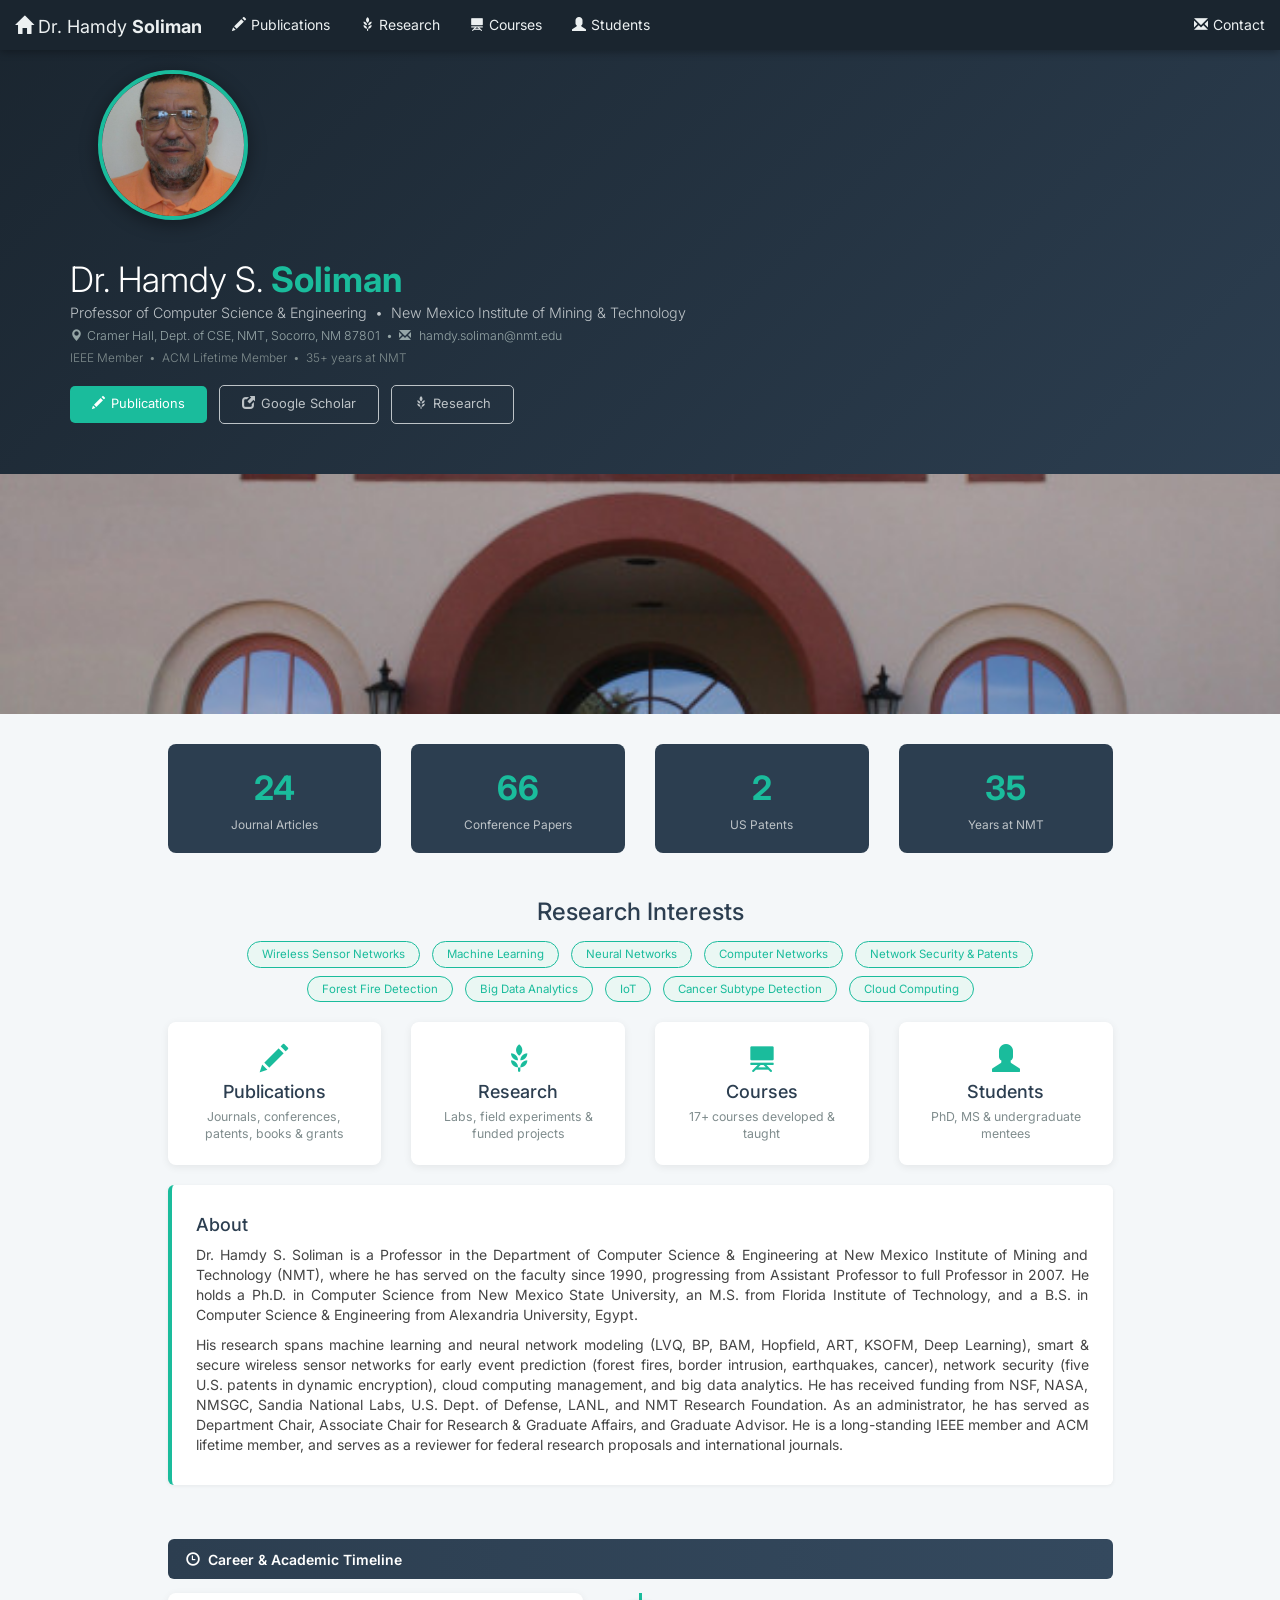
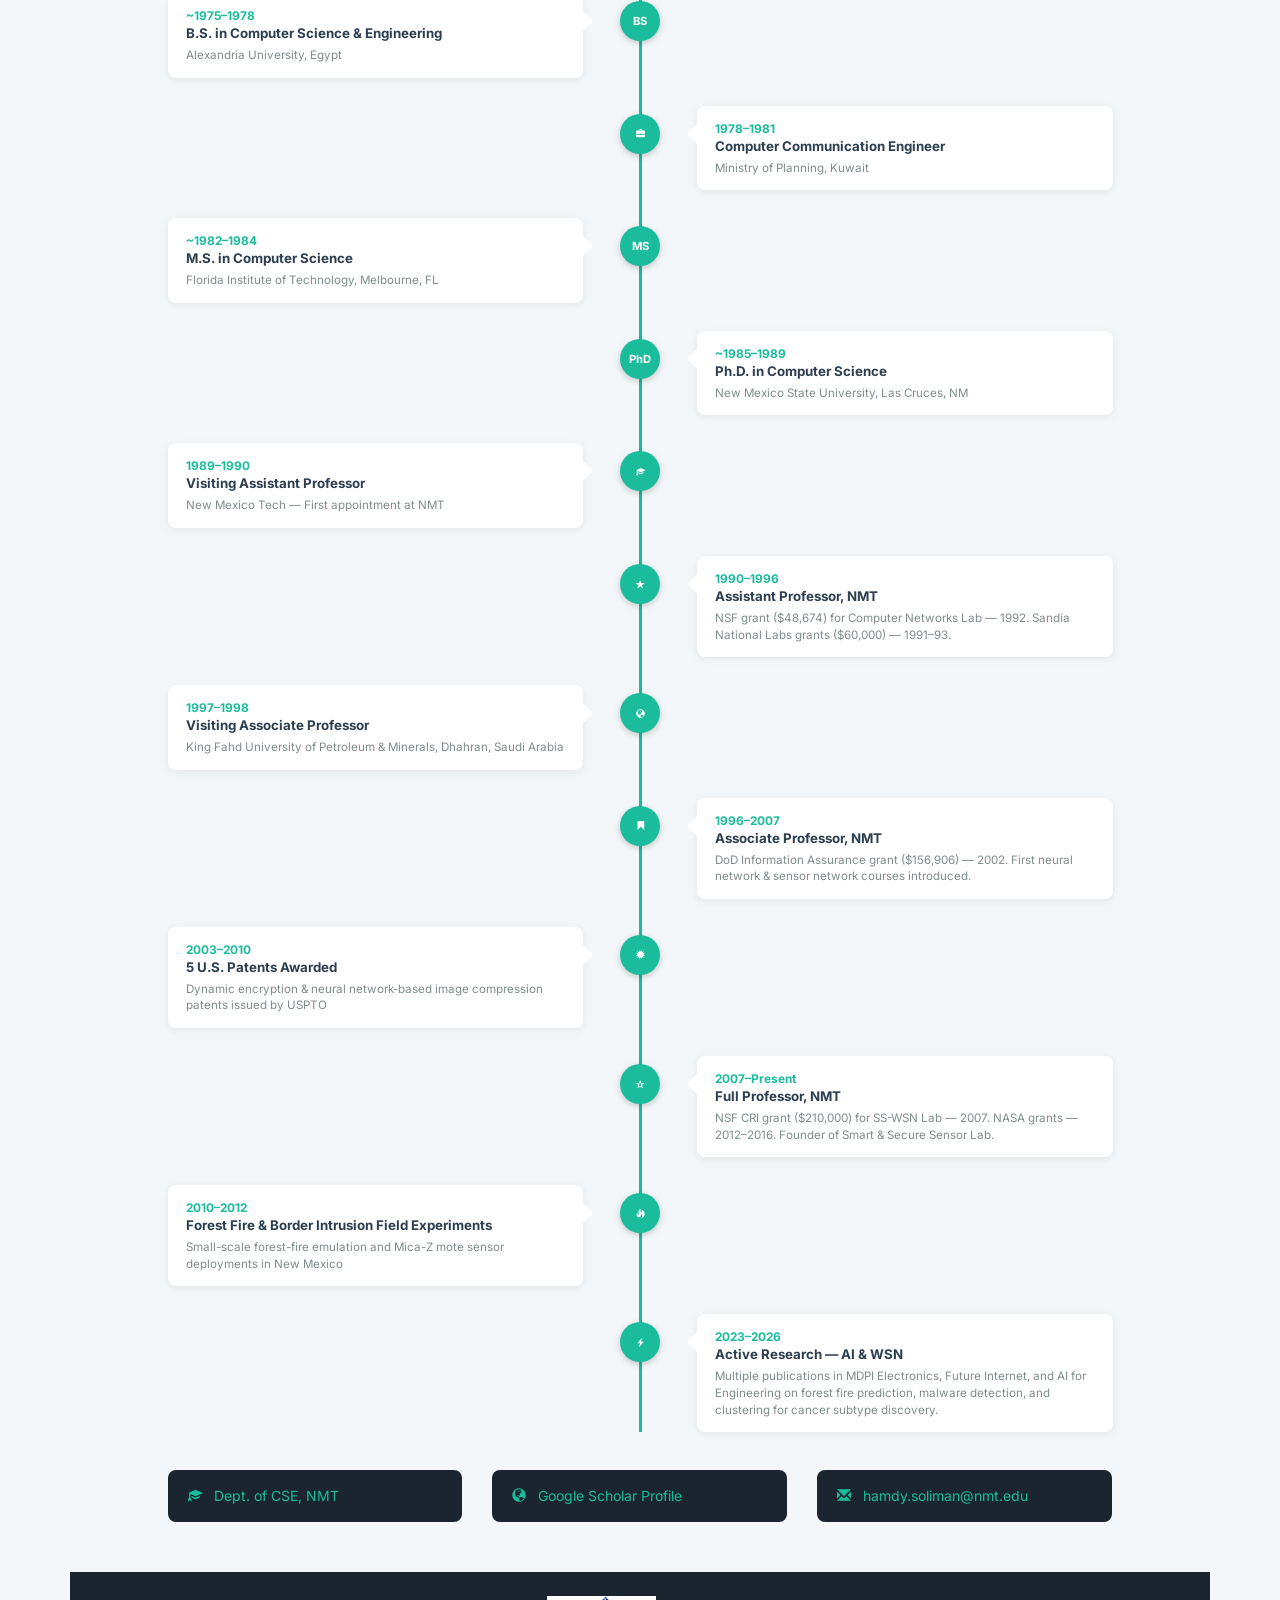
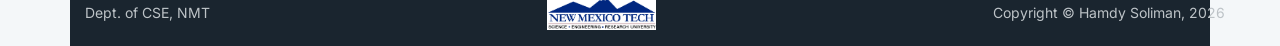
==== commit b4e38927: "Add files via upload" ====
--- a/index.html
+++ b/index.html
@@ -2,6 +2,7 @@
 <html lang="en">
 <head>
   <meta charset="utf-8">
+  <link rel="shortcut icon" href="doc_images/_head.png">
   <meta name="viewport" content="width=device-width, initial-scale=1">
   <meta name="description" content="Dr. Hamdy S. Soliman — Professor of Computer Science & Engineering, New Mexico Tech">
   <title>Dr. Hamdy S. Soliman — NMT</title>
@@ -45,7 +46,7 @@
         <li><a href="students.html"><span class="glyphicon glyphicon-user glyphicon_extra_padding"></span>Students</a></li>
       </ul>
       <ul class="nav navbar-nav navbar-right">
-        <li><a href="mailto:hamdy.soliman@nmt.edu"><span class="glyphicon glyphicon-envelope glyphicon_extra_padding"></span>Contact</a></li>
+        <li><a href="contact.html"><span class="glyphicon glyphicon-envelope glyphicon_extra_padding"></span>Contact</a></li>
       </ul>
     </div>
   </div>
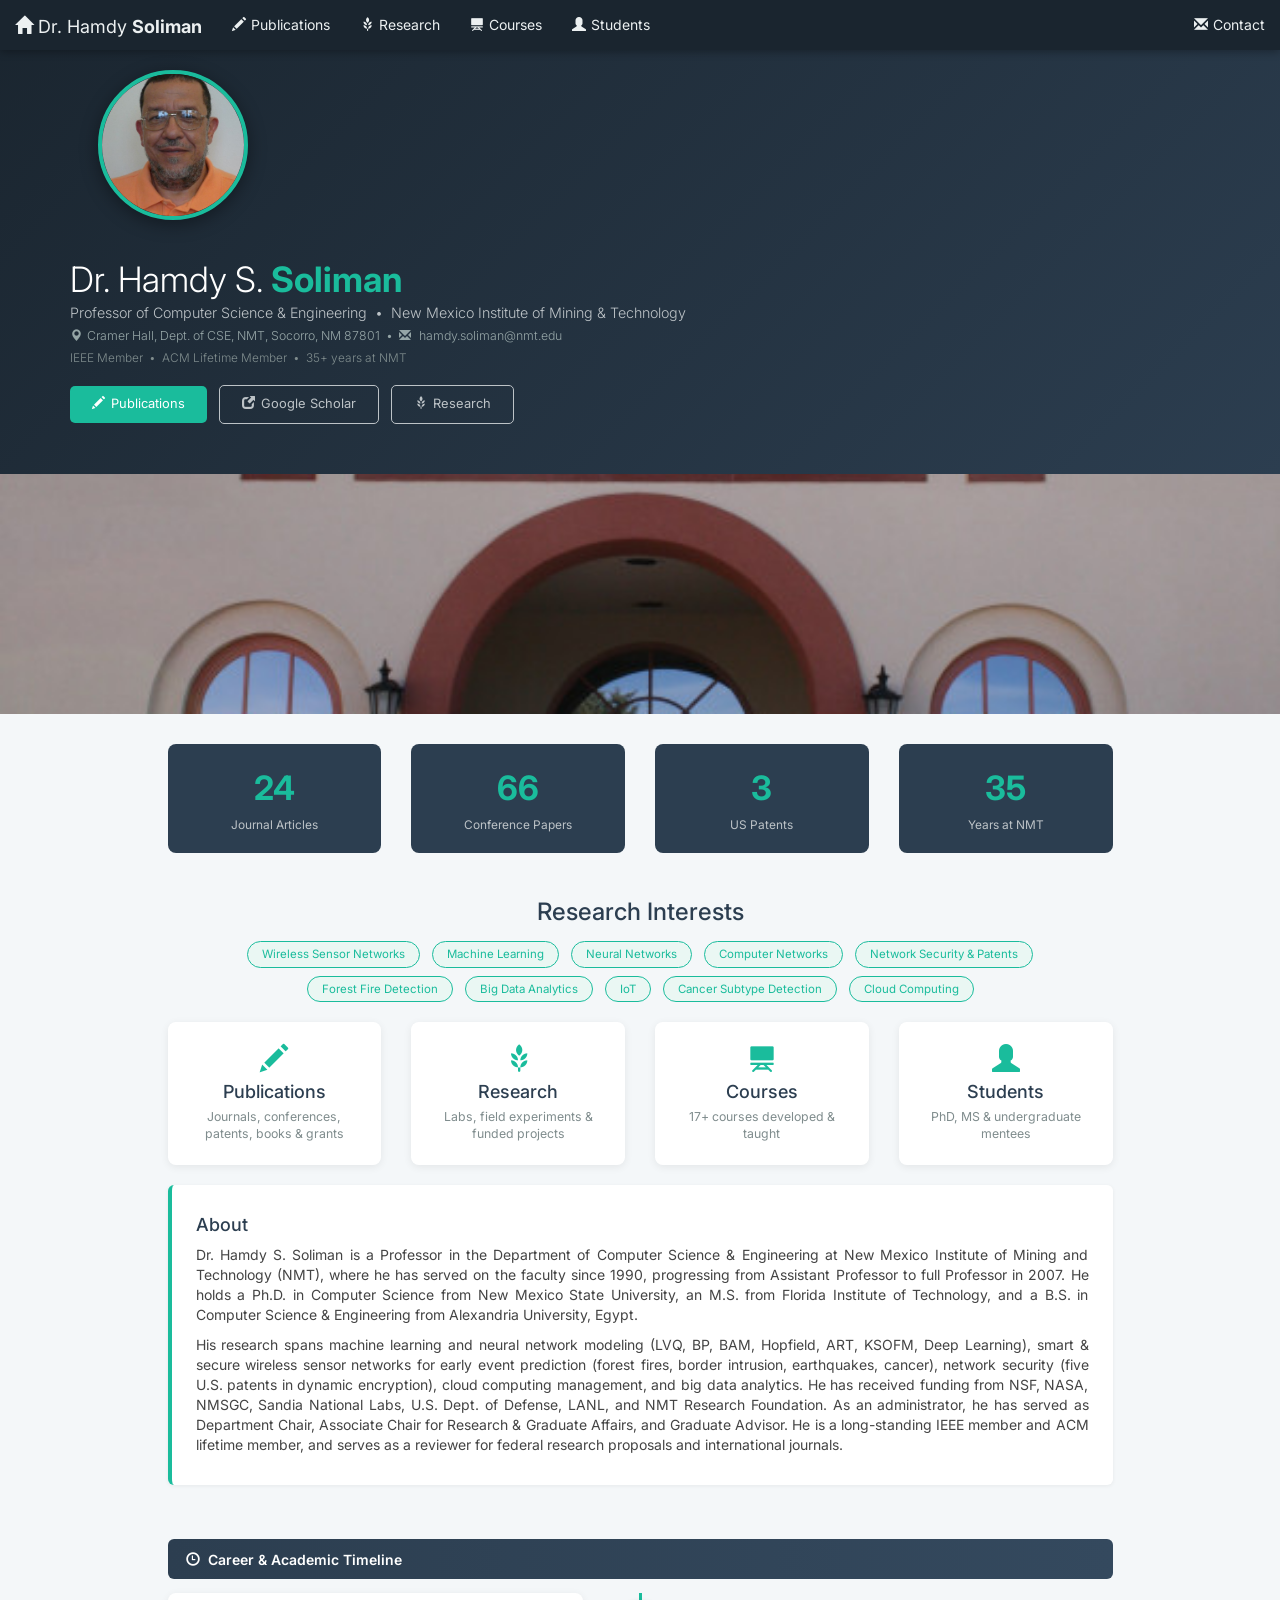
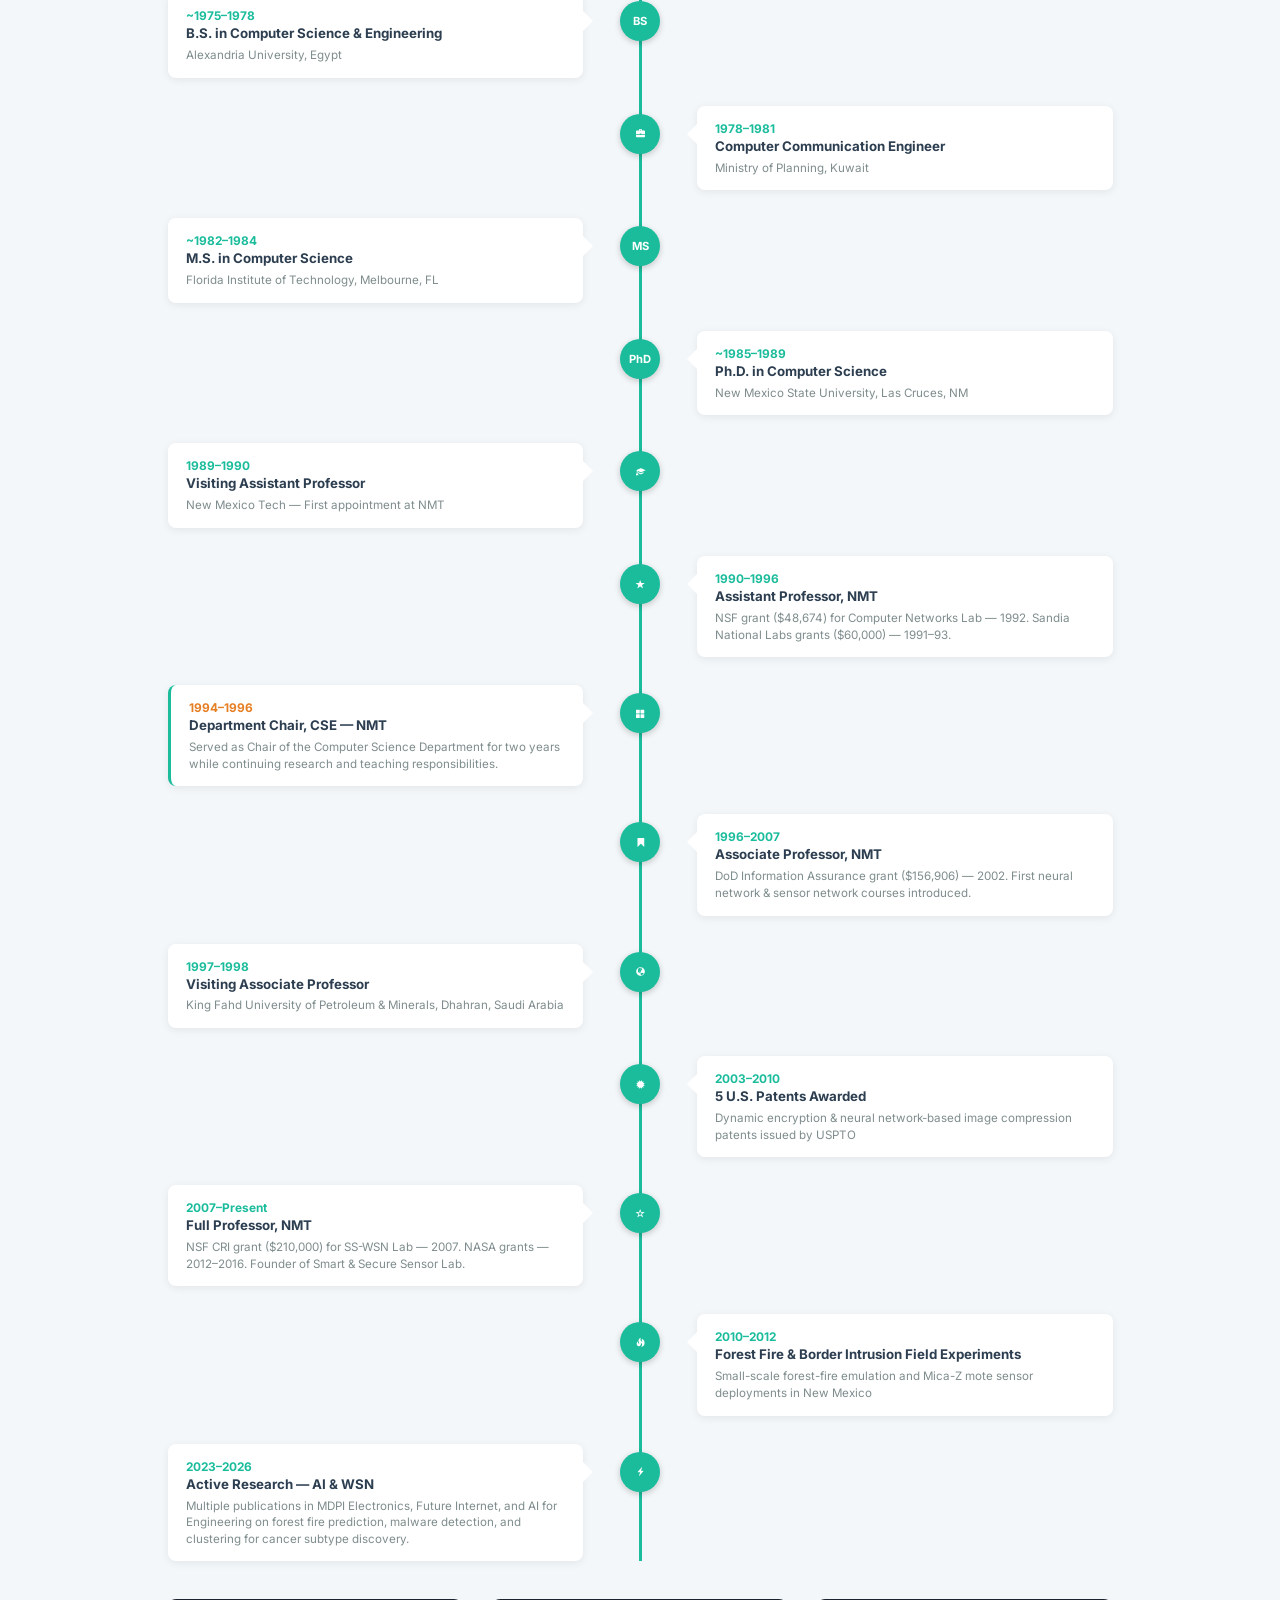
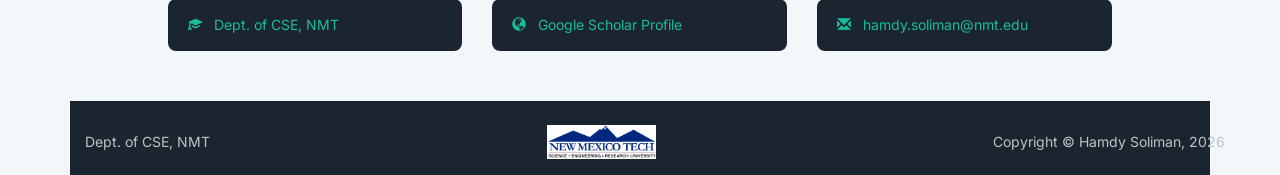
==== commit 9d1af283: "Update timeline entries and badges in index.html" ====
--- a/index.html
+++ b/index.html
@@ -187,19 +187,27 @@
               </div>
             </li>
             <li class="timeline-item">
+              <div class="timeline-badge"><span class="glyphicon glyphicon-th-large" style="font-size:.8em;"></span></div>
+              <div class="timeline-panel" style="border-left:3px solid var(--teal);">
+                <div class="timeline-year" style="color:#e67e22;">1994–1996</div>
+                <div class="timeline-title">Department Chair, CSE — NMT</div>
+                <div class="timeline-body">Served as Chair of the Computer Science Department for two years while continuing research and teaching responsibilities.</div>
+              </div>
+            </li>
+            <li class="timeline-item">
+              <div class="timeline-badge"><span class="glyphicon glyphicon-bookmark" style="font-size:.8em;"></span></div>
+              <div class="timeline-panel">
+                <div class="timeline-year">1996–2007</div>
+                <div class="timeline-title">Associate Professor, NMT</div>
+                <div class="timeline-body">DoD Information Assurance grant ($156,906) — 2002. First neural network &amp; sensor network courses introduced.</div>
+              </div>
+            </li>
+            <li class="timeline-item">
               <div class="timeline-badge"><span class="glyphicon glyphicon-globe" style="font-size:.8em;"></span></div>
               <div class="timeline-panel">
                 <div class="timeline-year">1997–1998</div>
                 <div class="timeline-title">Visiting Associate Professor</div>
                 <div class="timeline-body">King Fahd University of Petroleum &amp; Minerals, Dhahran, Saudi Arabia</div>
-              </div>
-            </li>
-            <li class="timeline-item">
-              <div class="timeline-badge"><span class="glyphicon glyphicon-bookmark" style="font-size:.8em;"></span></div>
-              <div class="timeline-panel">
-                <div class="timeline-year">1996–2007</div>
-                <div class="timeline-title">Associate Professor, NMT</div>
-                <div class="timeline-body">DoD Information Assurance grant ($156,906) — 2002. First neural network &amp; sensor network courses introduced.</div>
               </div>
             </li>
             <li class="timeline-item">
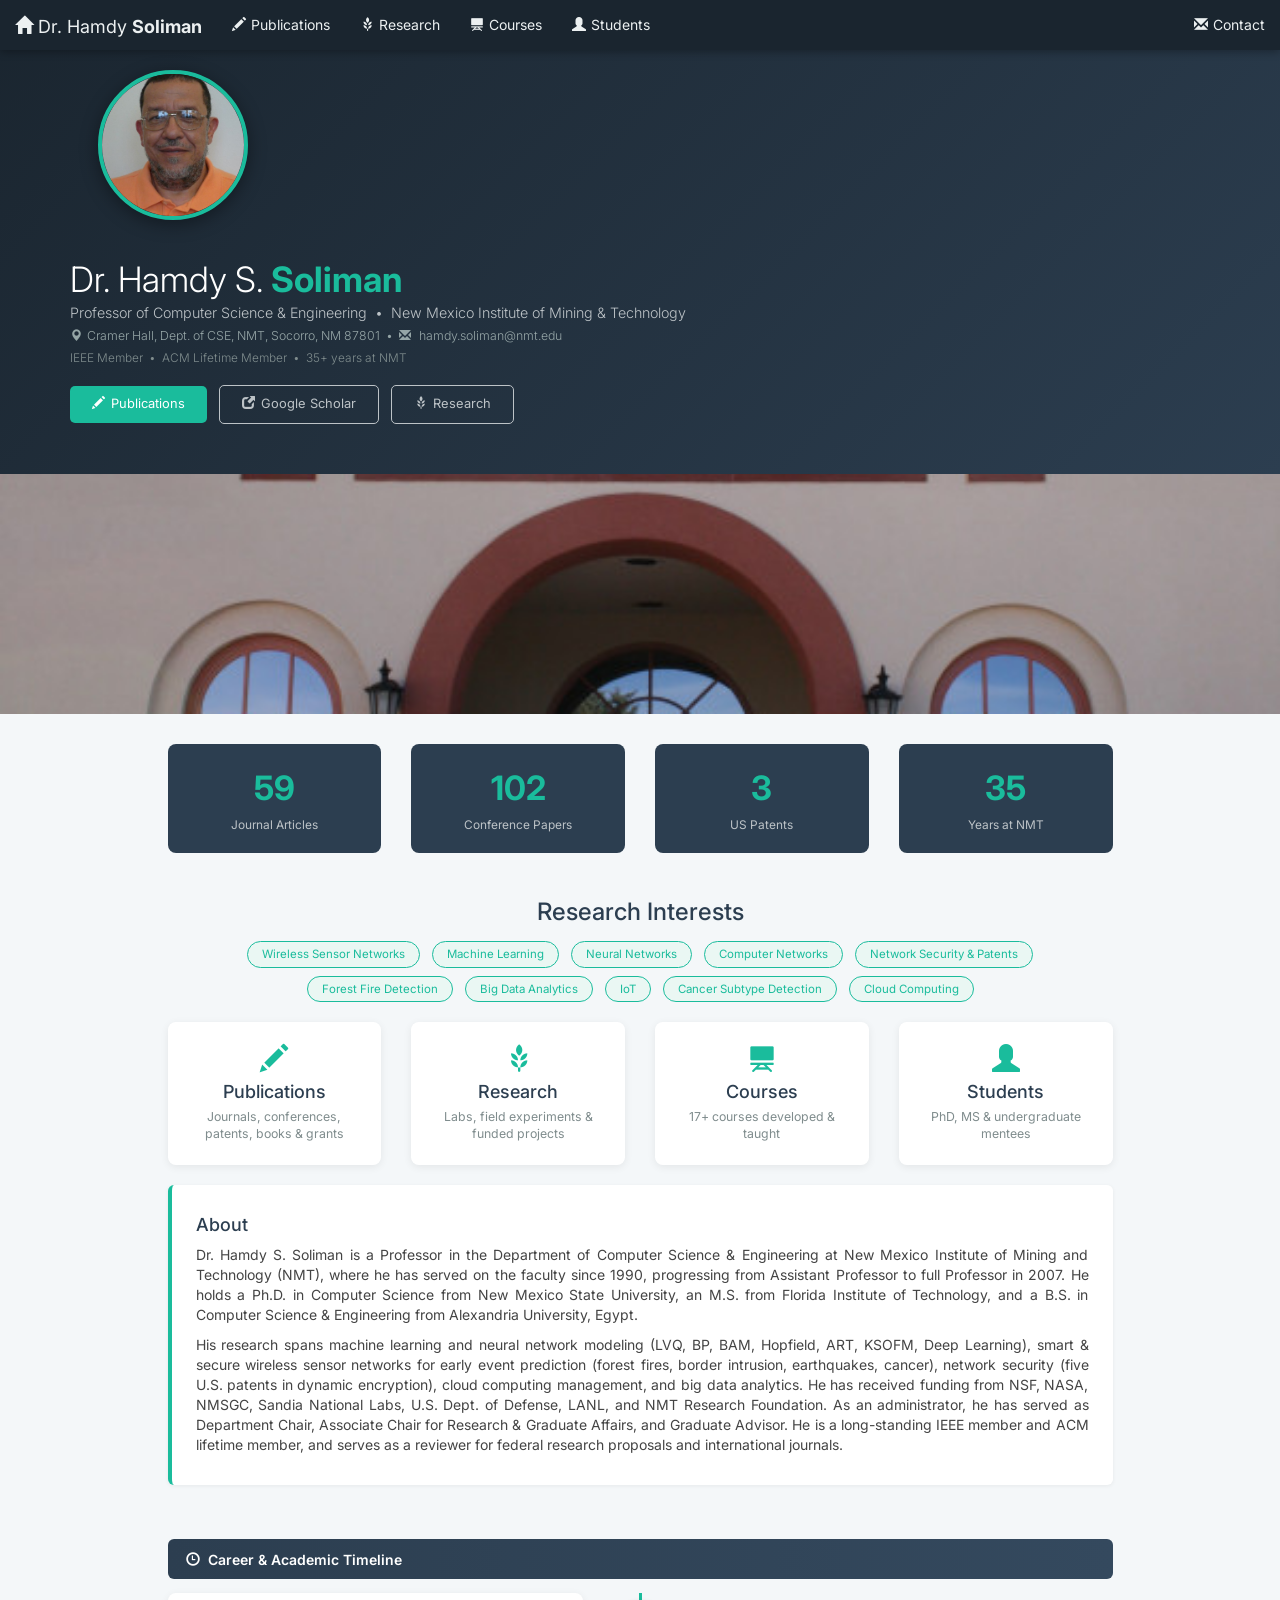
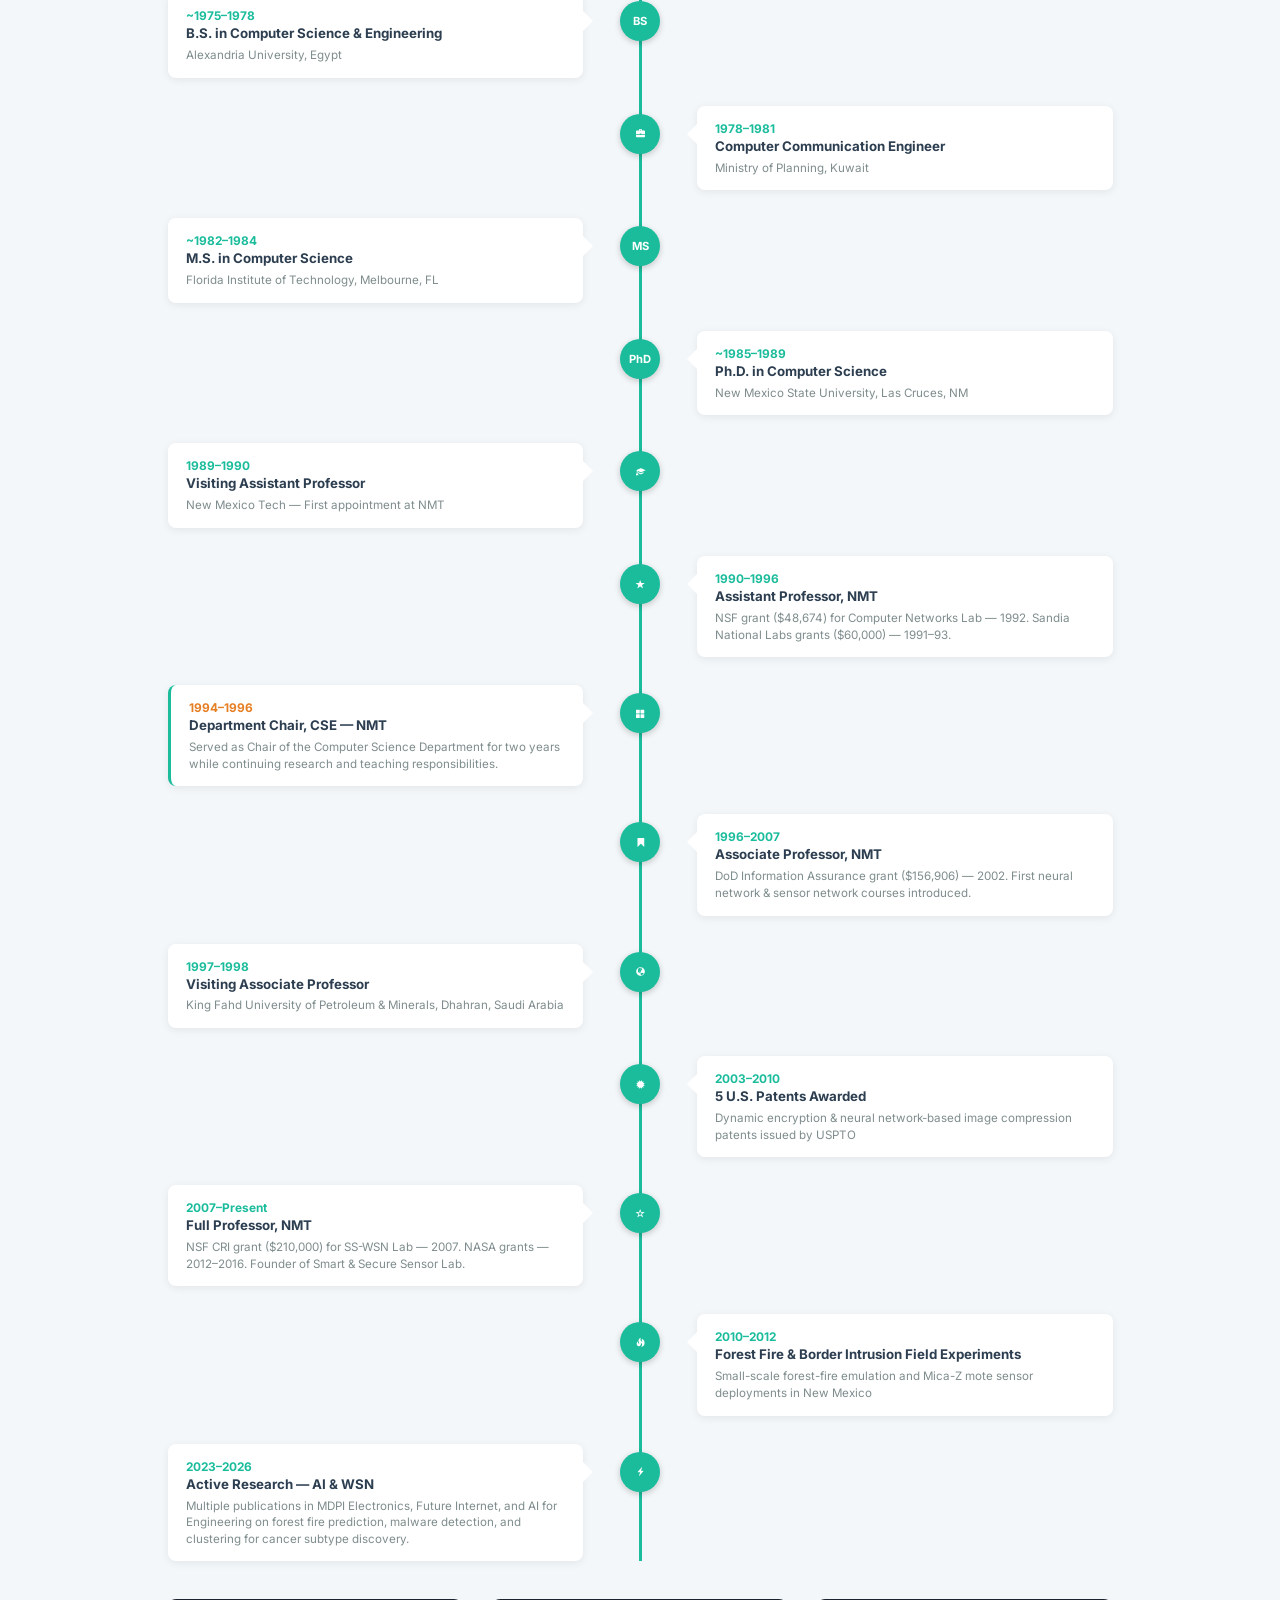
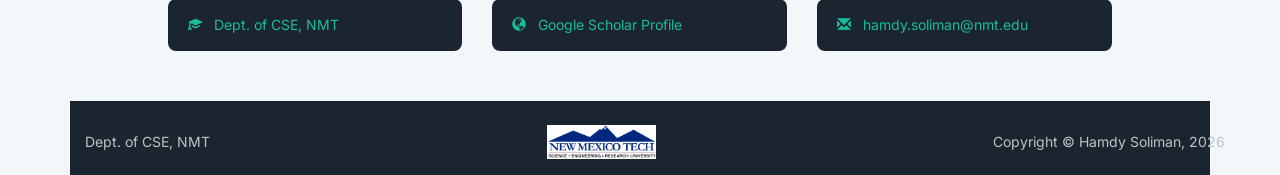
==== commit 2ce278ef: "Update statistics for journal articles and conference papers" ====
--- a/index.html
+++ b/index.html
@@ -86,8 +86,8 @@
 
       <!-- Stats row -->
       <div class="row fade-in two text-center" style="margin-bottom:10px;">
-        <div class="col-xs-6 col-sm-3"><div class="stat-box"><span class="stat-num">24</span><div class="stat-label">Journal Articles</div></div></div>
-        <div class="col-xs-6 col-sm-3"><div class="stat-box"><span class="stat-num">66</span><div class="stat-label">Conference Papers</div></div></div>
+        <div class="col-xs-6 col-sm-3"><div class="stat-box"><span class="stat-num">59</span><div class="stat-label">Journal Articles</div></div></div>
+        <div class="col-xs-6 col-sm-3"><div class="stat-box"><span class="stat-num">102</span><div class="stat-label">Conference Papers</div></div></div>
         <div class="col-xs-6 col-sm-3"><div class="stat-box"><span class="stat-num">5</span><div class="stat-label">US Patents</div></div></div>
         <div class="col-xs-6 col-sm-3"><div class="stat-box"><span class="stat-num">35+</span><div class="stat-label">Years at NMT</div></div></div>
       </div>
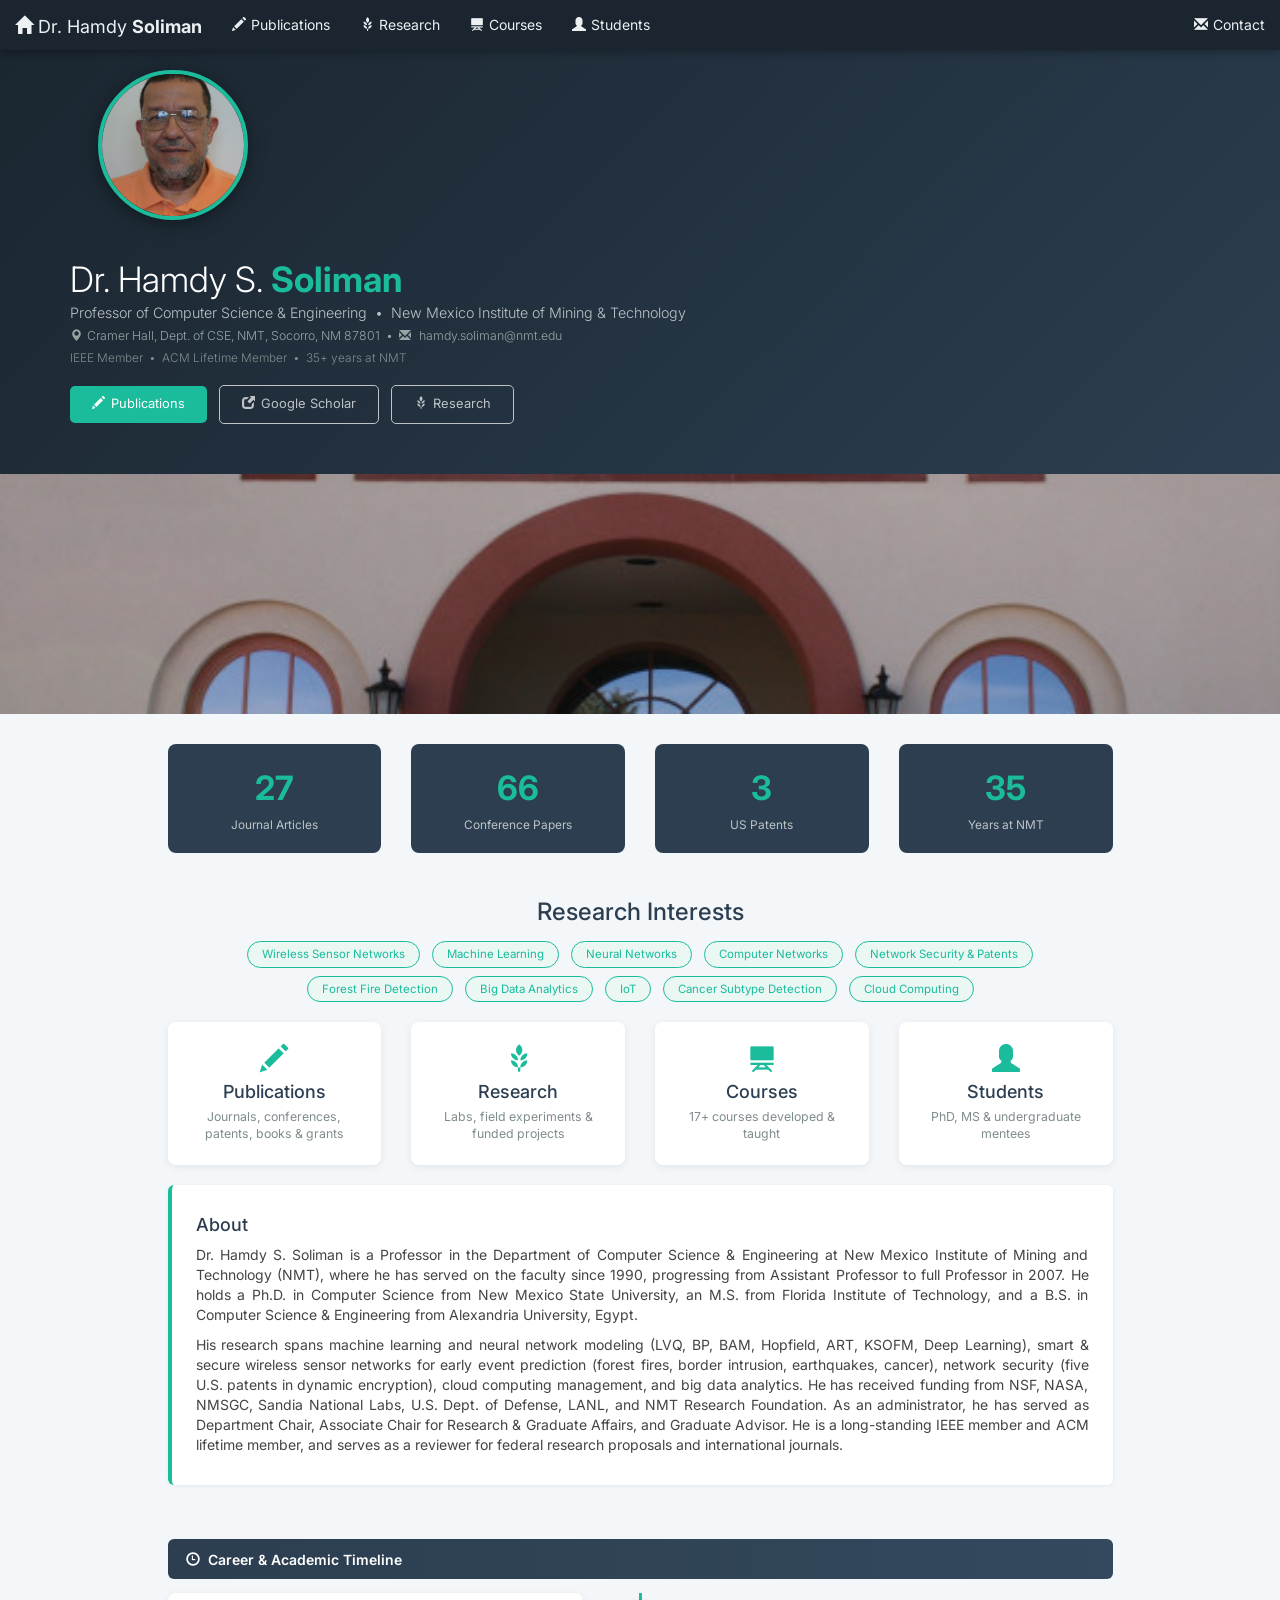
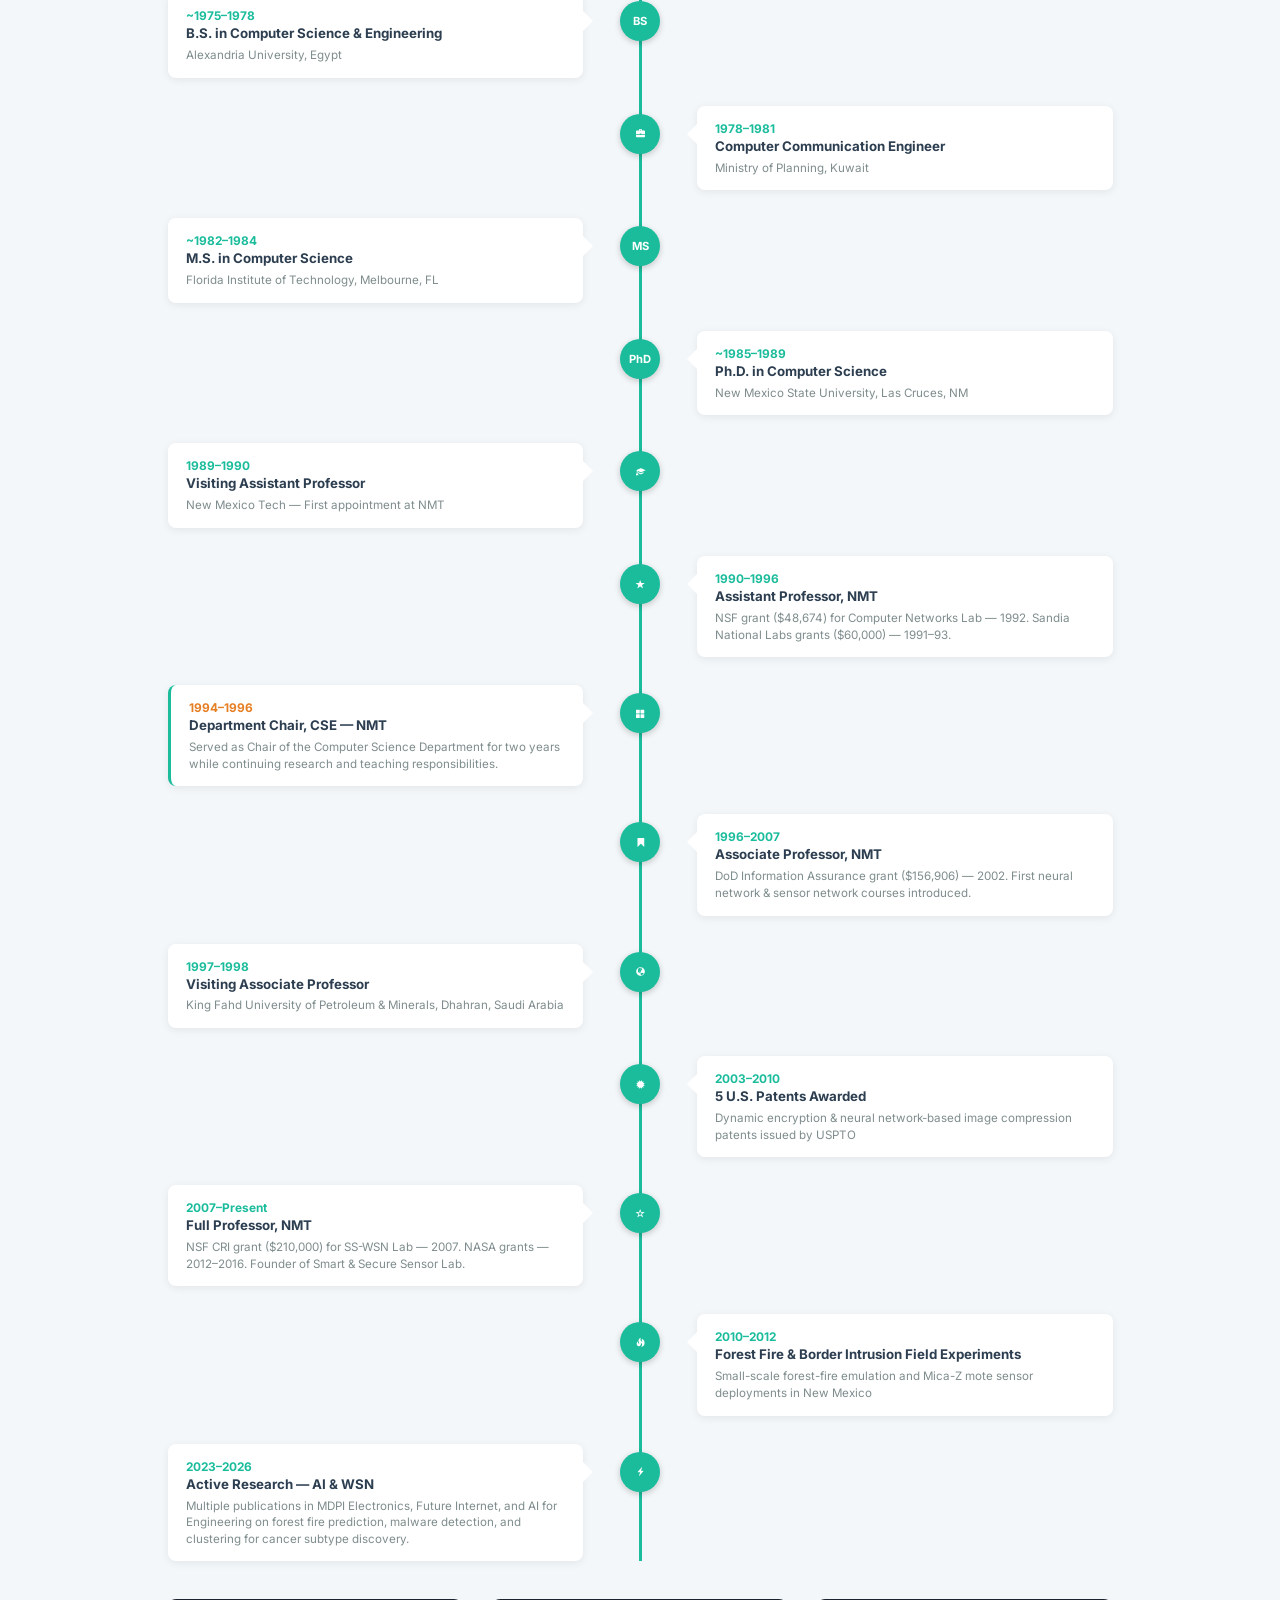
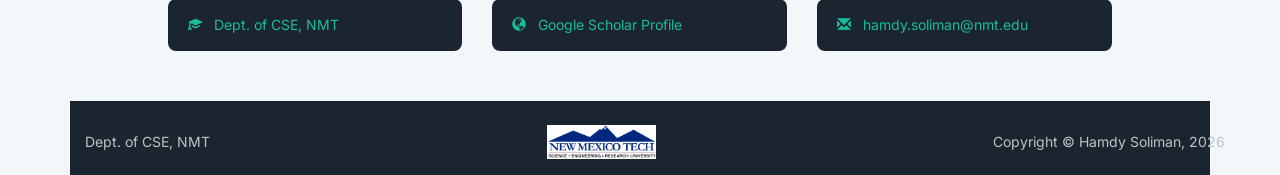
==== commit 06ec0cb3: "Update statistics for Journal Articles and Conference Papers" ====
--- a/index.html
+++ b/index.html
@@ -86,8 +86,8 @@
 
       <!-- Stats row -->
       <div class="row fade-in two text-center" style="margin-bottom:10px;">
-        <div class="col-xs-6 col-sm-3"><div class="stat-box"><span class="stat-num">59</span><div class="stat-label">Journal Articles</div></div></div>
-        <div class="col-xs-6 col-sm-3"><div class="stat-box"><span class="stat-num">102</span><div class="stat-label">Conference Papers</div></div></div>
+        <div class="col-xs-6 col-sm-3"><div class="stat-box"><span class="stat-num">27</span><div class="stat-label">Journal Articles</div></div></div>
+        <div class="col-xs-6 col-sm-3"><div class="stat-box"><span class="stat-num">66</span><div class="stat-label">Conference Papers</div></div></div>
         <div class="col-xs-6 col-sm-3"><div class="stat-box"><span class="stat-num">5</span><div class="stat-label">US Patents</div></div></div>
         <div class="col-xs-6 col-sm-3"><div class="stat-box"><span class="stat-num">35+</span><div class="stat-label">Years at NMT</div></div></div>
       </div>
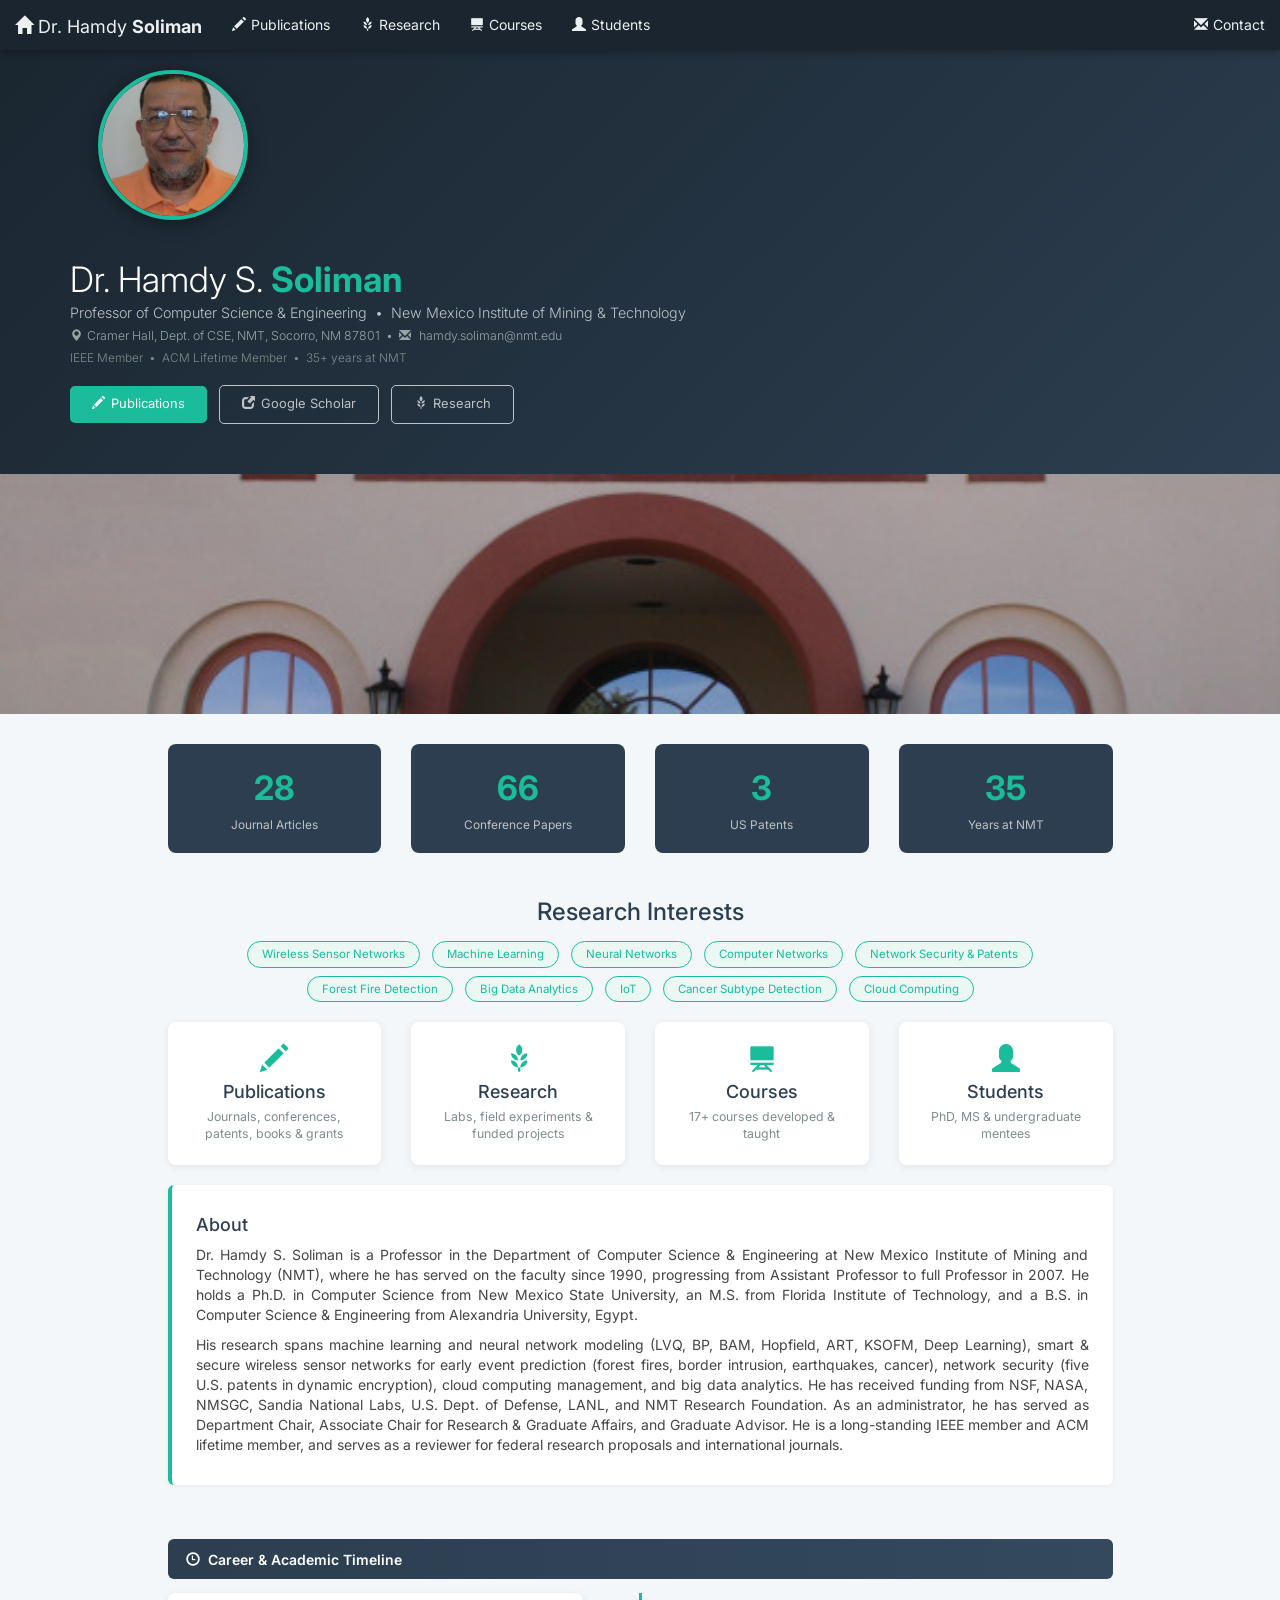
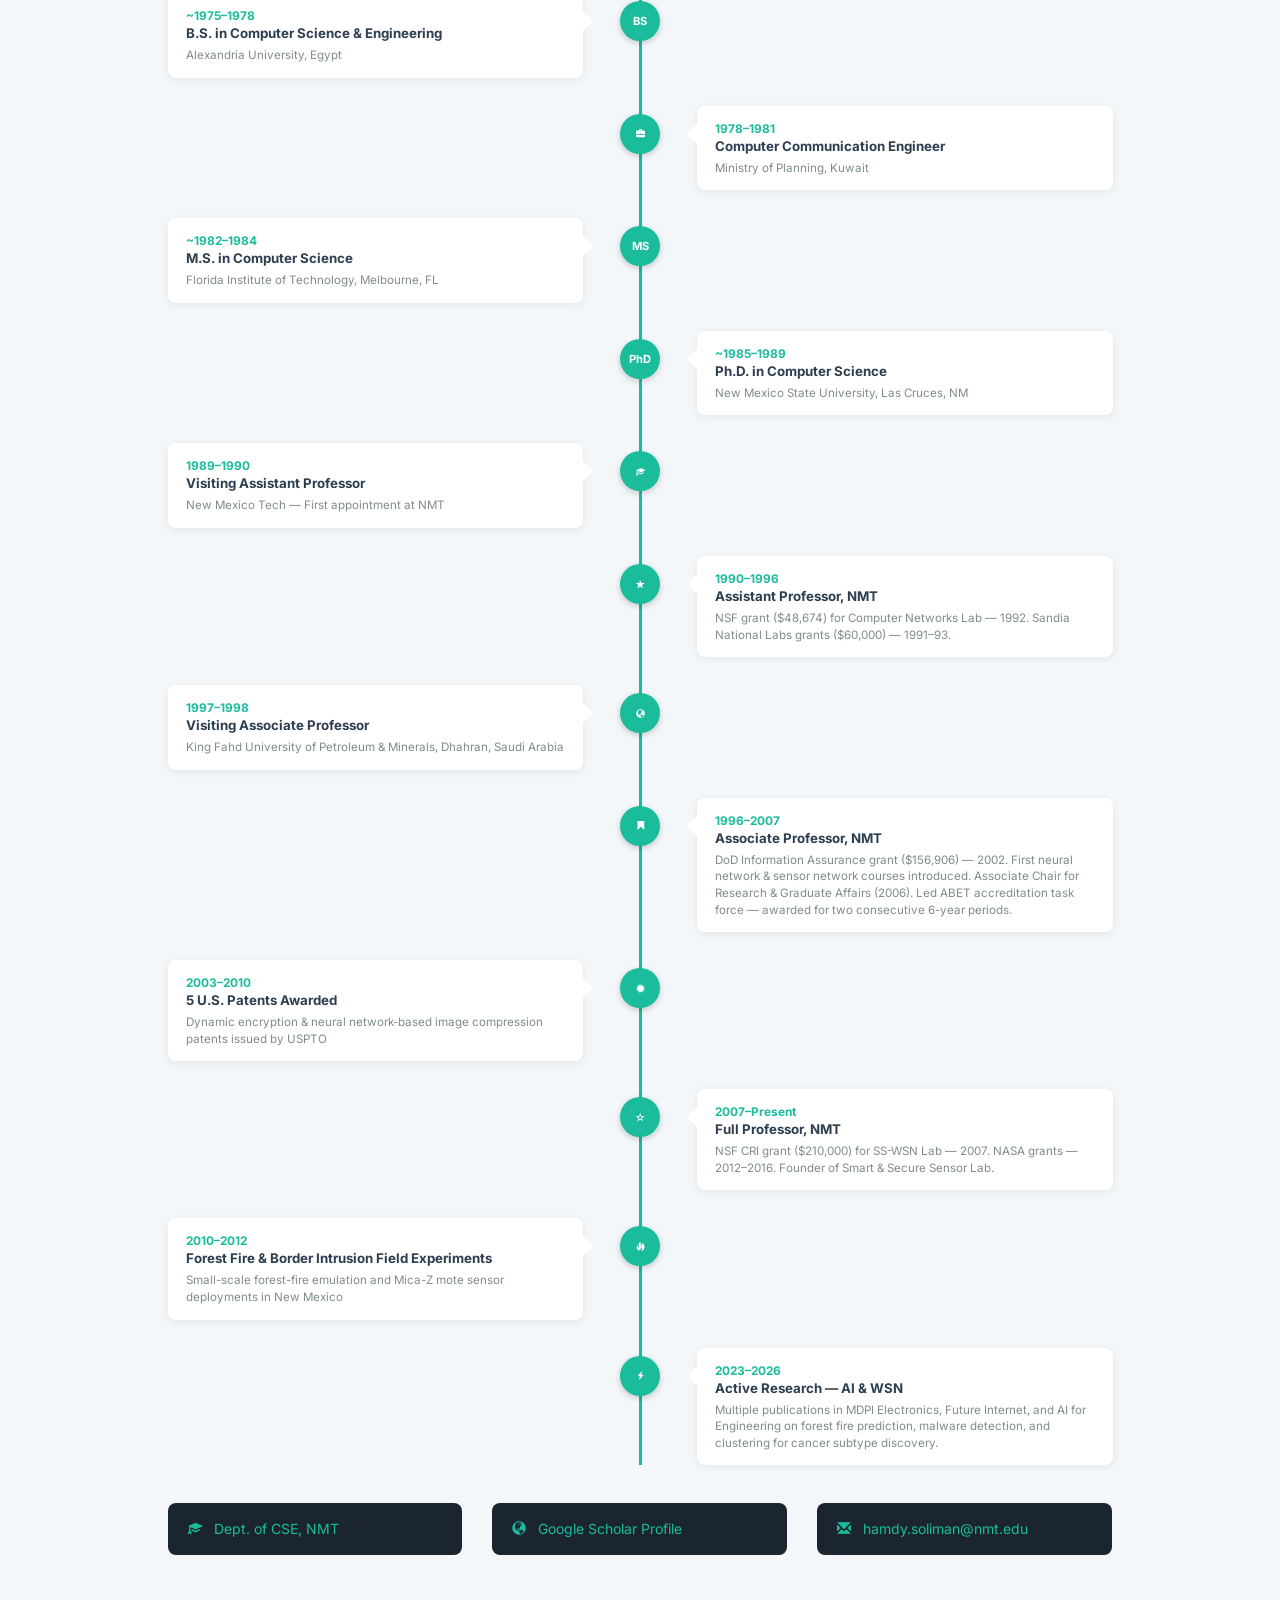
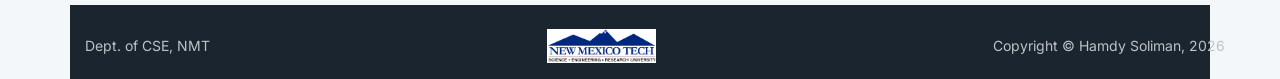
==== commit 5aa600c8: "Update journal articles count and academic timeline Updated journal article count and added details " ====
--- a/index.html
+++ b/index.html
@@ -86,7 +86,7 @@
 
       <!-- Stats row -->
       <div class="row fade-in two text-center" style="margin-bottom:10px;">
-        <div class="col-xs-6 col-sm-3"><div class="stat-box"><span class="stat-num">27</span><div class="stat-label">Journal Articles</div></div></div>
+        <div class="col-xs-6 col-sm-3"><div class="stat-box"><span class="stat-num">28</span><div class="stat-label">Journal Articles</div></div></div>
         <div class="col-xs-6 col-sm-3"><div class="stat-box"><span class="stat-num">66</span><div class="stat-label">Conference Papers</div></div></div>
         <div class="col-xs-6 col-sm-3"><div class="stat-box"><span class="stat-num">5</span><div class="stat-label">US Patents</div></div></div>
         <div class="col-xs-6 col-sm-3"><div class="stat-box"><span class="stat-num">35+</span><div class="stat-label">Years at NMT</div></div></div>
@@ -187,27 +187,19 @@
               </div>
             </li>
             <li class="timeline-item">
-              <div class="timeline-badge"><span class="glyphicon glyphicon-th-large" style="font-size:.8em;"></span></div>
-              <div class="timeline-panel" style="border-left:3px solid var(--teal);">
-                <div class="timeline-year" style="color:#e67e22;">1994–1996</div>
-                <div class="timeline-title">Department Chair, CSE — NMT</div>
-                <div class="timeline-body">Served as Chair of the Computer Science Department for two years while continuing research and teaching responsibilities.</div>
-              </div>
-            </li>
-            <li class="timeline-item">
-              <div class="timeline-badge"><span class="glyphicon glyphicon-bookmark" style="font-size:.8em;"></span></div>
-              <div class="timeline-panel">
-                <div class="timeline-year">1996–2007</div>
-                <div class="timeline-title">Associate Professor, NMT</div>
-                <div class="timeline-body">DoD Information Assurance grant ($156,906) — 2002. First neural network &amp; sensor network courses introduced.</div>
-              </div>
-            </li>
-            <li class="timeline-item">
               <div class="timeline-badge"><span class="glyphicon glyphicon-globe" style="font-size:.8em;"></span></div>
               <div class="timeline-panel">
                 <div class="timeline-year">1997–1998</div>
                 <div class="timeline-title">Visiting Associate Professor</div>
                 <div class="timeline-body">King Fahd University of Petroleum &amp; Minerals, Dhahran, Saudi Arabia</div>
+              </div>
+            </li>
+            <li class="timeline-item">
+              <div class="timeline-badge"><span class="glyphicon glyphicon-bookmark" style="font-size:.8em;"></span></div>
+              <div class="timeline-panel">
+                <div class="timeline-year">1996–2007</div>
+                <div class="timeline-title">Associate Professor, NMT</div>
+                <div class="timeline-body">DoD Information Assurance grant ($156,906) — 2002. First neural network &amp; sensor network courses introduced. Associate Chair for Research &amp; Graduate Affairs (2006). Led ABET accreditation task force — awarded for two consecutive 6-year periods.</div>
               </div>
             </li>
             <li class="timeline-item">
